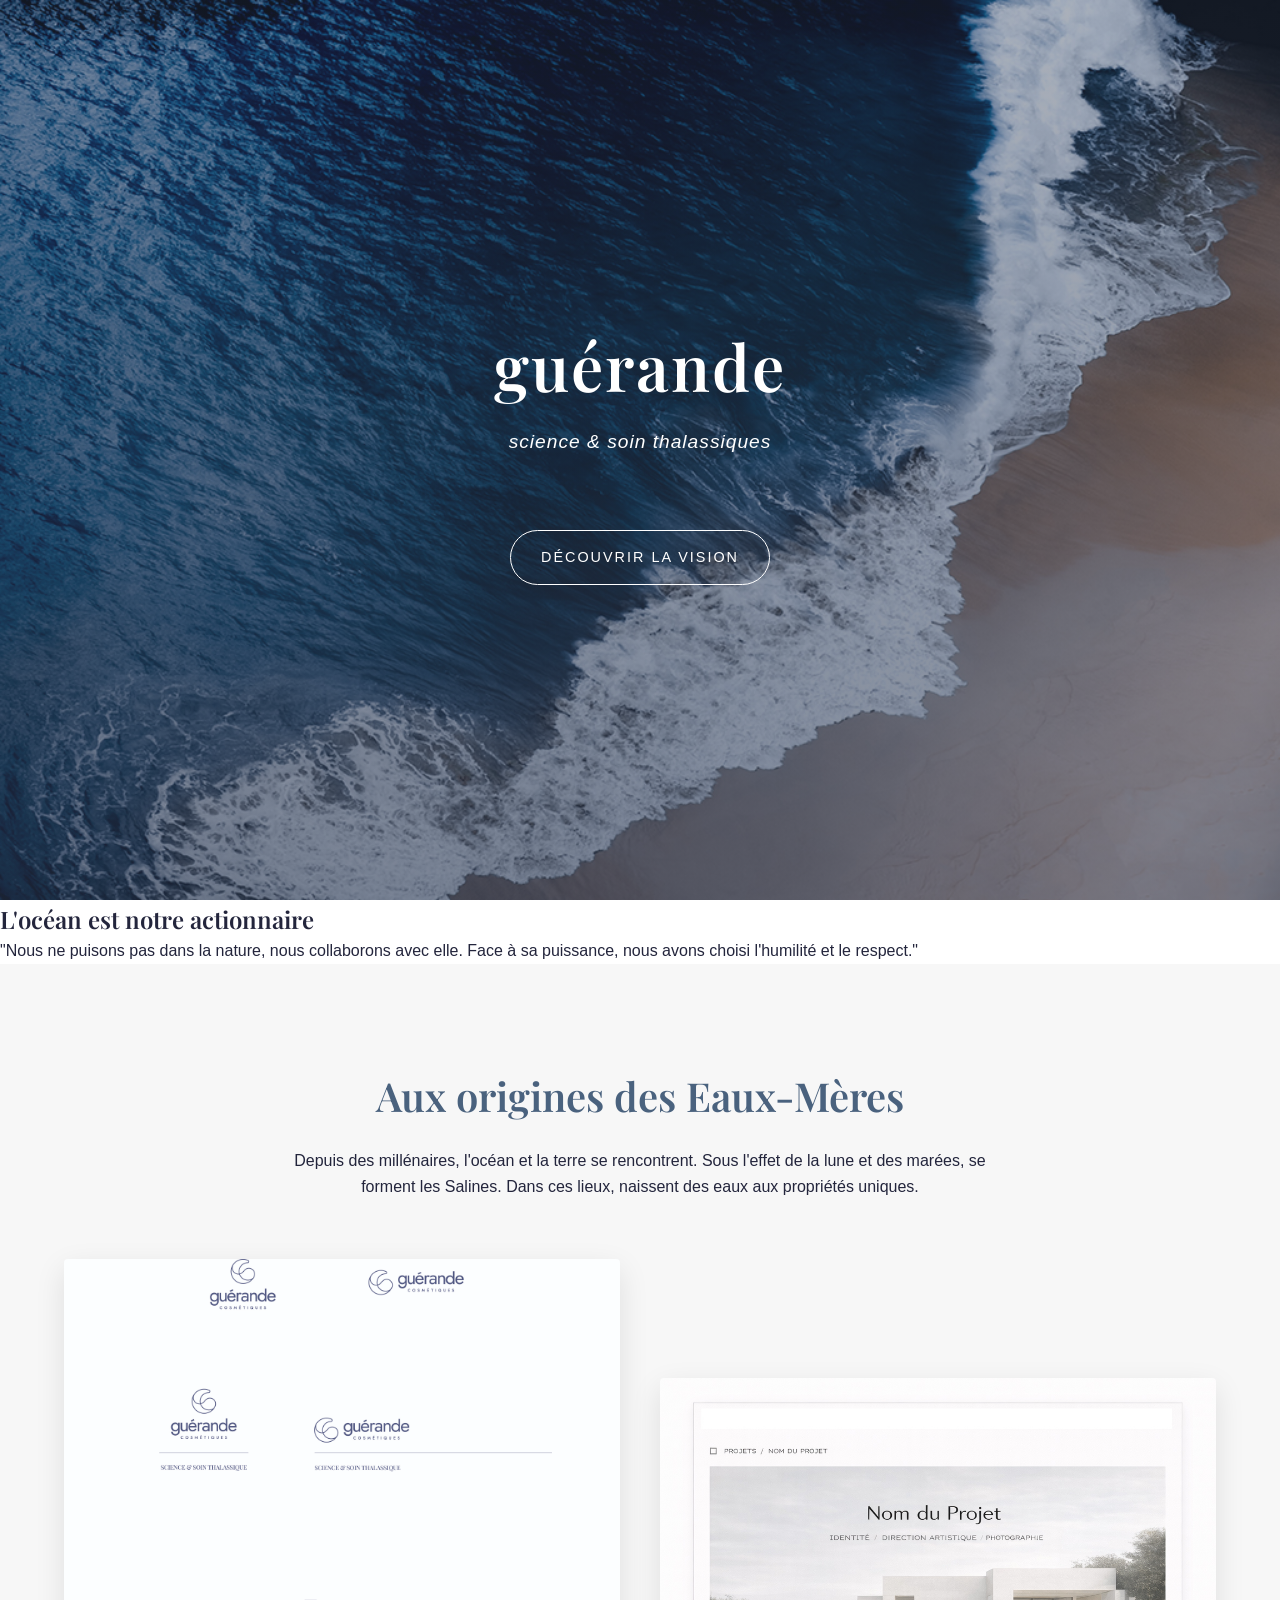
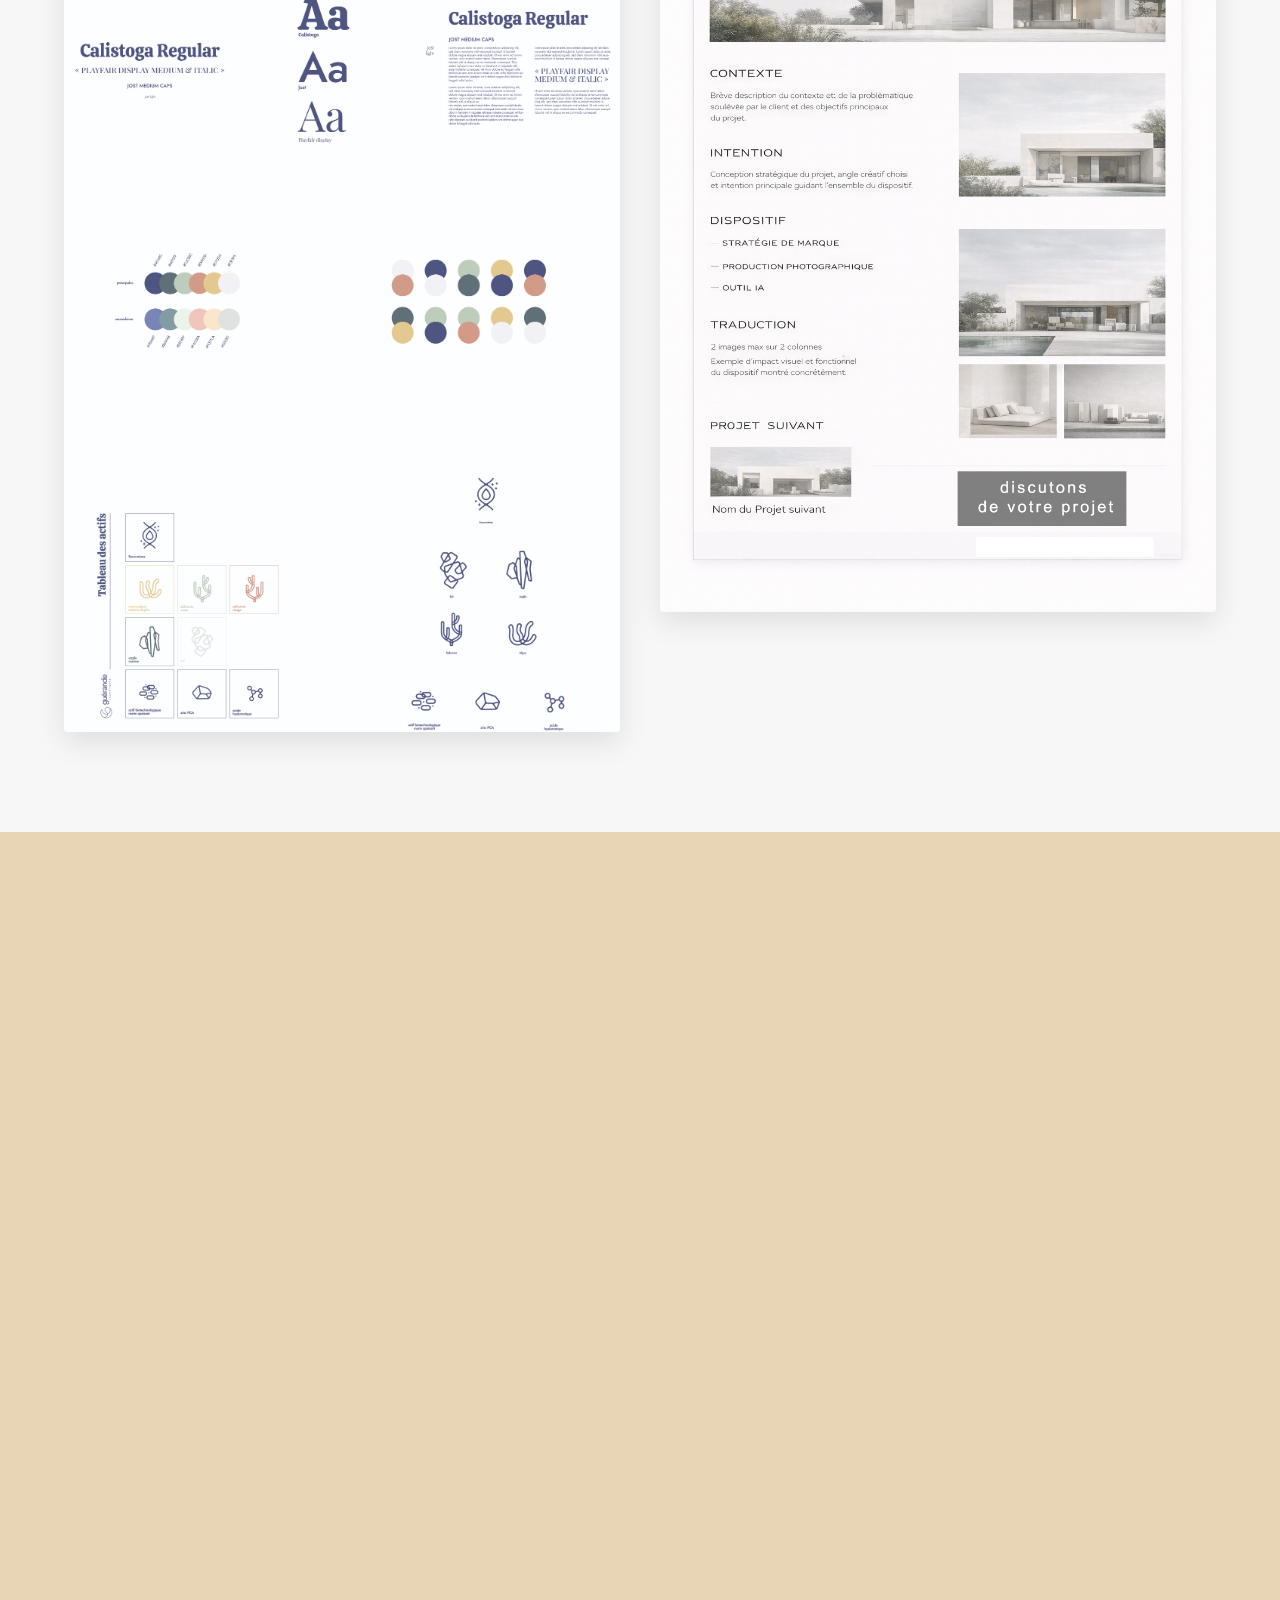
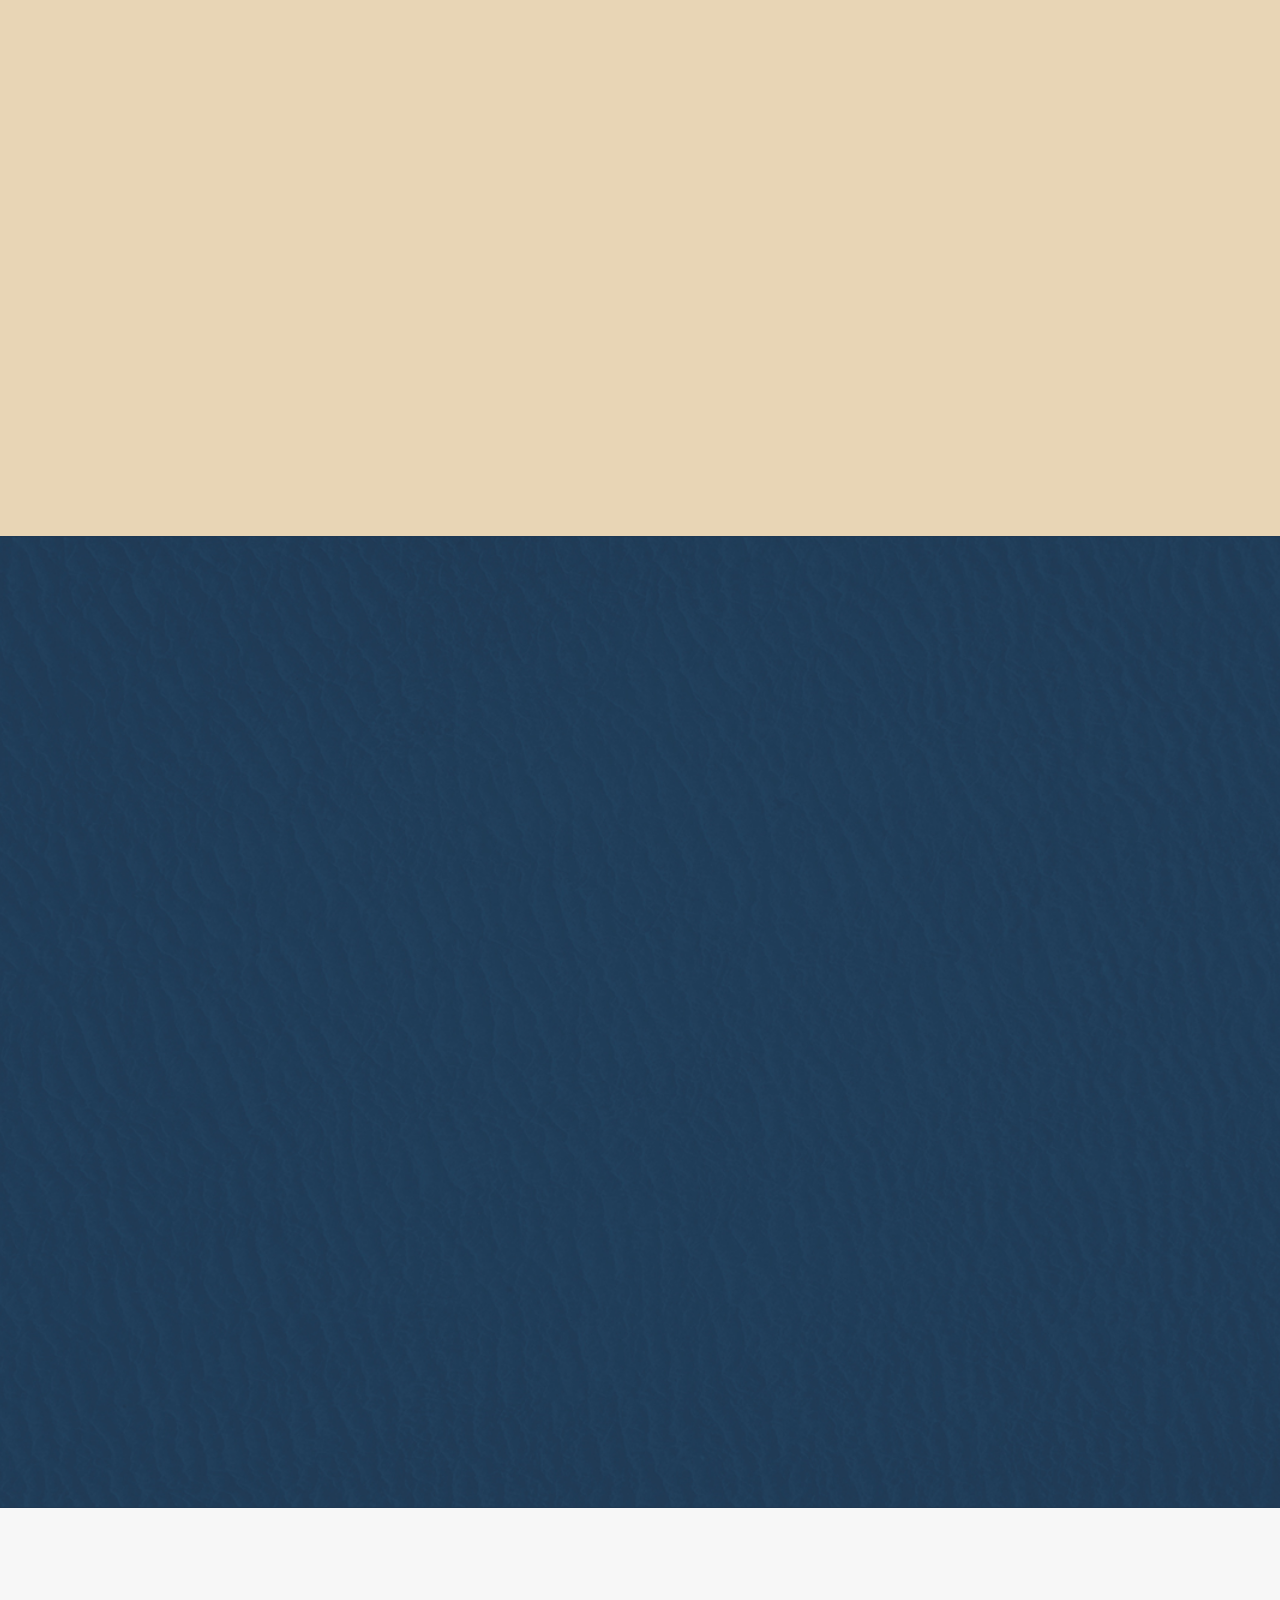
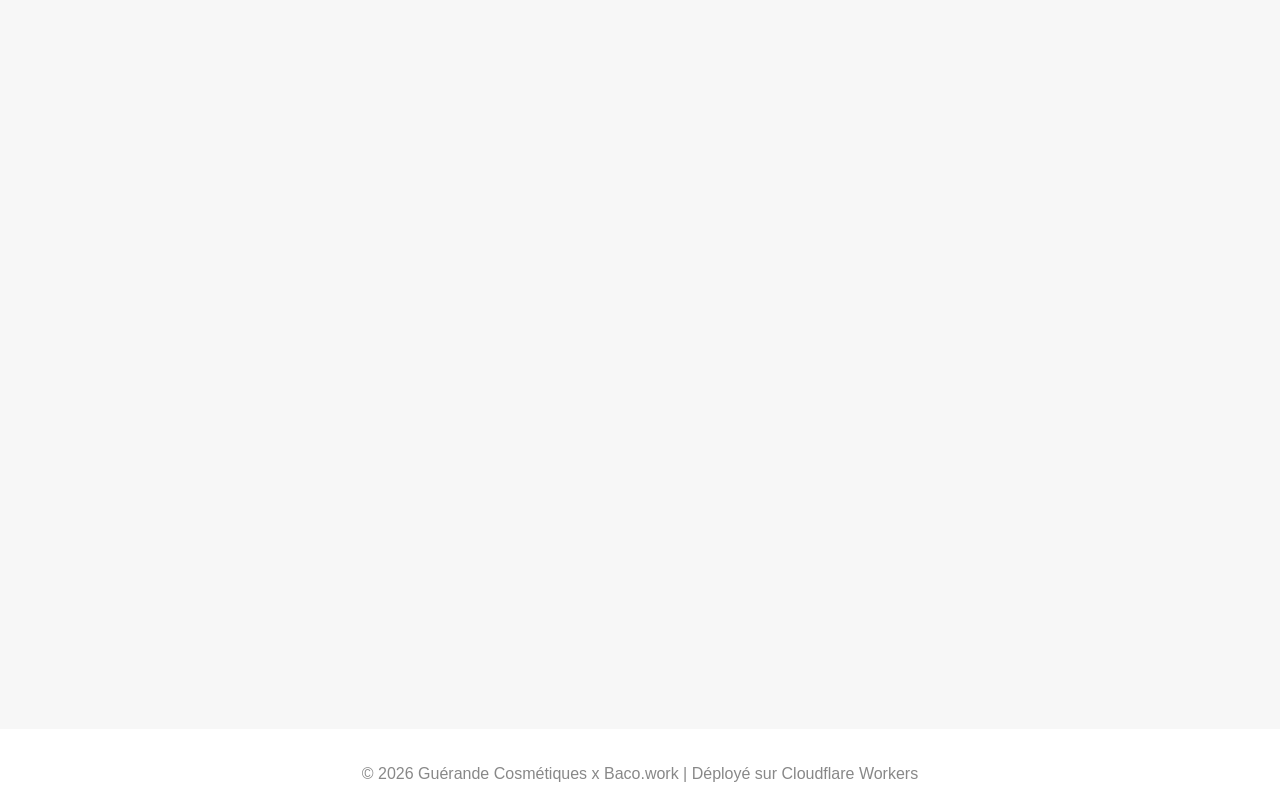
==== public/index.html @ 231a32fc "Déplacement des assets dans public/ pour Cloudflare Workers" ====
<!DOCTYPE html>
<html lang="fr">
<head>
	<meta charset="UTF-8">
	<meta name="viewport" content="width=device-width, initial-scale=1.0">
	<title>Guérande Cosmétiques | Baco.work</title>
	<link rel="preconnect" href="https://fonts.googleapis.com">
	<link rel="preconnect" href="https://fonts.gstatic.com" crossorigin>
	<link href="https://fonts.googleapis.com/css2?family=Inter:wght@300;400;600&family=Playfair+Display:ital,wght@0,400;0,600;1,400&display=swap" rel="stylesheet">
	<link rel="stylesheet" href="/style.css">
</head>
<body>
	<!-- Crème Sensorialité flottante centrale -->
	<img src="media/magnifics_upscale-à-09.39.44.jpg" alt="Crème Sensorialité" class="sensorialite-bg" aria-hidden="true">
	<header id="hero">
		<h1 class="hero-logo fade-in">guérande</h1>
		<p class="hero-tagline fade-in">science & soin thalassiques</p>
		<a href="#manifeste" class="cta-btn fade-in">Découvrir la vision</a>
	</header>
	<section id="manifeste">
		<div class="fade-in">
			<h2>L'océan est notre actionnaire</h2>
			<p>"Nous ne puisons pas dans la nature, nous collaborons avec elle. Face à sa puissance, nous avons choisi l'humilité et le respect."</p>
		</div>
	</section>
	<section id="vision">
		<div class="section-header fade-in">
			<h2>Aux origines des Eaux-Mères</h2>
			<p>Depuis des millénaires, l'océan et la terre se rencontrent. Sous l'effet de la lune et des marées, se forment les Salines. Dans ces lieux, naissent des eaux aux propriétés uniques.</p>
		</div>
		<div class="grid-vision">
			<img src="media/charte-graphique-gurande-comstiques.jpg" alt="Visage naturel, douceur" loading="lazy" class="fade-in" onerror="this.src='media/apres.png'">
			<img src="media/conception-page-projet.jpg" alt="Mains dans le sel, pieds nus" loading="lazy" class="fade-in" onerror="this.src='media/apres.png'">
		</div>
	</section>
	<section id="territoire">
		<div class="section-header fade-in">
			<h2>Les Palettes de la Nature</h2>
			<p>Un voyage chromatique à travers les écosystèmes extrêmes des marais salants, sources de notre inspiration graphique et cosmétique.</p>
		</div>
		<div class="masonry-grid fade-in">
			<div class="masonry-item"><img src="media/2024-06-guande-dp-sans-prix--v2-4.png" alt="Palette aquarelle bleu" loading="lazy" onerror="this.src='media/apres.png'"></div>
			<div class="masonry-item"><img src="media/annonce-presse-2023-n3-imp.jpg" alt="Palette terracotta/rose" loading="lazy" onerror="this.src='media/apres.png'"></div>
			<div class="masonry-item"><img src="media/fond-mer.jpg" alt="Texture fond marin" loading="lazy" onerror="this.src='media/apres.png'"></div>
			<div class="masonry-item"><img src="media/Capture-d’écran-2026-04-08-à-10.49.08.jpg" alt="Texture craquelée" loading="lazy" onerror="this.src='media/apres.png'"></div>
		</div>
	</section>
	<section id="strategie">
		<div class="strat-text fade-in">
			<h2>Du diamant brut au laboratoire</h2>
			<p>Les ressources des salines sont de véritables pépites. Notre laboratoire étudie ces plantes et algues halophytes, qui vivent dans un milieu extrême et développent un système de défense extraordinaire pour protéger la vitalité de votre peau.</p>
		</div>
		<div class="strat-image fade-in">
			<img src="media/525061648-1186177046880981-3078696164036606391-n.jpg" alt="Ingrédients halophytes, recharge" loading="lazy" onerror="this.src='media/apres.png'">
		</div>
	</section>
	<section id="gamme-produits">
		<div class="section-header fade-in">
			<h2>L'Écosystème Produit</h2>
			<p>Conjuguer l'élégance d'un soin premium avec l'authenticité de la terre craquelée et des engagements écologiques forts.</p>
		</div>
		<div class="cards-container fade-in">
			<div class="card">
				<img src="media/491204653-1100138258818194-1669315162402586685-n.jpg" alt="Sérum jeunesse cellulaire" loading="lazy" onerror="this.src='media/apres.png'">
				<h3>Sérum Jeunesse</h3>
				<p>Expertise anti-âge cellulaire.</p>
			</div>
			<div class="card">
				<img src="media/magnifics_upscale-e-recharge.jpg" alt="Eco recharge" loading="lazy" onerror="this.src='media/apres.png'">
				<h3>Éco-responsabilité</h3>
				<p>-94% de plastique par recharge.</p>
			</div>
			<div class="card">
				<img src="media/524893804-1186177053547647-8052822903364409943-n.jpg" alt="Sérum ciblé imperfections" loading="lazy" onerror="this.src='media/apres.png'">
				<h3>Soins Ciblés</h3>
				<p>Formules Cosmos Organic & Vegan.</p>
			</div>
			<div class="card">
				<img src="media/magnifics_upscale-à-09.39.44.jpg" alt="Texture crème" loading="lazy" onerror="this.src='media/apres.png'">
				<h3>Sensorialité</h3>
				<p>L'expérience thalassique sur la peau.</p>
			</div>
		</div>
	</section>
	<footer>
		<p>© 2026 Guérande Cosmétiques x Baco.work | Déployé sur Cloudflare Workers</p>
	</footer>
	<script>
		document.addEventListener("DOMContentLoaded", () => {
			const faders = document.querySelectorAll('.fade-in');
			const appearOptions = {
				threshold: 0.15,
				rootMargin: "0px 0px -50px 0px"
			};
			const appearOnScroll = new IntersectionObserver(function(entries, appearOnScroll) {
				entries.forEach(entry => {
					if (!entry.isIntersecting) return;
					entry.target.classList.add('visible');
					appearOnScroll.unobserve(entry.target);
				});
			}, appearOptions);
			faders.forEach(fader => {
				appearOnScroll.observe(fader);
			});
			// Smooth scroll pour le bouton du header
			document.querySelector('.cta-btn').addEventListener('click', function(e) {
				e.preventDefault();
				document.querySelector(this.getAttribute('href')).scrollIntoView({
					behavior: 'smooth'
				});
			});
		});
	</script>
</body>
</html>
---- style.css ----
/* Palette couleurs Guérande Cosmétiques + Baco.work premium blend */
:root {
  --bleu-ocean: #2B3A55;
  --bleu-eaux-meres: #4A627E;
  --gris-mineral: #7D8A92;
  --vert-celadon: #B5C9BB;
  --terracotta: #D49A89;
  --sable: #E8D5B5;
  --blanc-craie: #F7F7F7;
  --font-titre: 'Playfair Display', serif;
  --font-texte: 'Inter', sans-serif;
}

body {
  margin: 0;
  background: var(--blanc-craie);
  color: var(--bleu-ocean);
  font-family: var(--font-texte);
  line-height: 1.6;
  overflow-x: hidden;
  scroll-behavior: smooth;
}

h1, h2, h3 {
  font-family: var(--font-titre);
  font-weight: 600;
}

a {
  text-decoration: none;
  color: inherit;
}

img {
  max-width: 100%;
  height: auto;
  display: block;
}

/* Smooth fade-in animation */
.fade-in {
  opacity: 0;
  transform: translateY(30px);
  transition: opacity 0.8s cubic-bezier(0.16,1,0.3,1), transform 0.8s cubic-bezier(0.16,1,0.3,1);
}
.fade-in.visible {
  opacity: 1;
  transform: translateY(0);
}

/* Hero Section */
#hero {
  height: 100vh;
  background-image: linear-gradient(rgba(43, 58, 85, 0.4), rgba(43, 58, 85, 0.6)), url('media/iswanto-arif-OJ74pFtrYi0-unsplash.jpg');
  background-size: cover;
  background-position: center;
  display: flex;
  flex-direction: column;
  justify-content: center;
  align-items: center;
  text-align: center;
  color: white;
  padding: 20px;
}
.hero-logo {
  font-family: var(--font-titre);
  font-size: 4rem;
  margin-bottom: 10px;
  letter-spacing: 2px;
}
.hero-tagline {
  font-size: 1.2rem;
  font-style: italic;
  font-weight: 300;
  margin-bottom: 40px;
  letter-spacing: 1px;
}
.cta-btn {
  padding: 15px 30px;
  background-color: transparent;
  border: 1px solid white;
  color: white;
  text-transform: uppercase;
  letter-spacing: 2px;
  font-size: 0.9rem;
  transition: background-color 0.3s, color 0.3s;
  border-radius: 2rem;
  margin-top: 2rem;
}
.cta-btn:hover {
  background-color: white;
  color: var(--bleu-ocean);
}

/* Sensorialité floating cream */
.sensorialite-bg {
  position: fixed;
  left: 50%;
  top: 50%;
  transform: translate(-50%, -50%);
  z-index: 0;
  width: 60vw;
  max-width: 900px;
  opacity: 0.22;
  filter: blur(8px) saturate(1.2);
  pointer-events: none;
  mix-blend-mode: lighten;
}
main, header, section, footer {
  position: relative;
  z-index: 1;
}

/* Vision Section */
#vision {
  padding: 100px 5%;
  background-color: var(--blanc-craie);
}
.section-header {
  text-align: center;
  max-width: 700px;
  margin: 0 auto 60px;
}
.section-header h2 {
  font-size: 2.5rem;
  color: var(--bleu-eaux-meres);
  margin-bottom: 20px;
}
.grid-vision {
  display: grid;
  grid-template-columns: 1fr 1fr;
  gap: 40px;
  align-items: center;
}
.grid-vision img {
  border-radius: 4px;
  box-shadow: 0 10px 30px rgba(0,0,0,0.1);
}

/* Territoire Section */
#territoire {
  padding: 100px 5%;
  background-color: var(--sable);
}
.masonry-grid {
  display: grid;
  grid-template-columns: repeat(auto-fit, minmax(300px, 1fr));
  gap: 20px;
}
.masonry-item {
  overflow: hidden;
  position: relative;
  border-radius: 4px;
}
.masonry-item img {
  width: 100%;
  height: 100%;
  object-fit: cover;
  transition: transform 0.5s cubic-bezier(0.16,1,0.3,1);
}
.masonry-item:hover img {
  transform: scale(1.05);
}

/* Stratégie Section */
#strategie {
  padding: 100px 5%;
  display: flex;
  flex-wrap: wrap;
  gap: 50px;
  align-items: center;
  background: url('media/fond-mer.jpg') center/cover;
  color: white;
}
.strat-text {
  flex: 1;
  min-width: 300px;
}
.strat-text h2 {
  font-size: 2.5rem;
  margin-bottom: 20px;
}
.strat-image {
  flex: 1;
  min-width: 300px;
}

/* Gamme Produits Section */
#gamme-produits {
  padding: 100px 5%;
  background-color: var(--blanc-craie);
}
.cards-container {
  display: grid;
  grid-template-columns: repeat(auto-fit, minmax(250px, 1fr));
  gap: 30px;
  margin-top: 50px;
}
.card {
  background: white;
  padding: 30px;
  text-align: center;
  box-shadow: 0 5px 20px rgba(0,0,0,0.05);
  border-bottom: 4px solid var(--vert-celadon);
  transition: transform 0.3s cubic-bezier(0.16,1,0.3,1);
}
.card:hover {
  transform: translateY(-10px);
}
.card img {
  height: 250px;
  object-fit: contain;
  margin: 0 auto 20px;
}
.card h3 {
  font-family: var(--font-texte);
  font-size: 1.2rem;
  margin-bottom: 10px;
  color: var(--bleu-eaux-meres);
}

footer {
  background-color: var(--bleu-ocean);
  color: white;
  text-align: center;
  padding: 40px 20px;
}

@media (max-width: 768px) {
  .grid-vision {
    grid-template-columns: 1fr;
  }
  .hero-logo {
    font-size: 3rem;
  }
  #manifeste h2 {
    font-size: 2.5rem;
  }
  #strategie {
    flex-direction: column;
    gap: 20px;
  }
}
/* Removed duplicate and conflicting blocks, cleaned up merge markers. All sections are now unified and smooth. */
.moodboard-grid {
  display: grid;
  grid-template-columns: repeat(6, 1fr);
  gap: 1rem;
  margin-bottom: 2rem;
}
.moodboard-item {
  height: 120px;
  border-radius: 1rem;
  background-size: cover;
  background-position: center;
}
.palette {
  display: flex;
  justify-content: center;
  gap: 1.5rem;
  margin-bottom: 1.5rem;
}
.color {
  width: 48px;
  height: 48px;
  border-radius: 50%;
  border: 2px solid #eee;
}
.bleu { background: var(--bleu-eaux-meres); }
.gris { background: var(--gris-mineral); }
.vert { background: var(--vert-celadon); }
.terra { background: var(--terracotta); }
.sable { background: var(--sable); }

.produits-section {
  padding: 5rem 2rem 3rem 2rem;
  background: var(--sable);
}
.produits-section h2 {
  text-align: center;
  font-size: 2.2rem;
  margin-bottom: 2.5rem;
}
.produits-carousel {
  display: flex;
  gap: 2rem;
  overflow-x: auto;
  padding-bottom: 1rem;
  scroll-snap-type: x mandatory;
}
.produit-card {
  min-width: 260px;
  background: #fff;
  border-radius: 1.2rem;
  box-shadow: 0 2px 12px rgba(0,0,0,0.07);
  padding: 2rem 1.2rem;
  text-align: center;
  scroll-snap-align: start;
  flex: 0 0 auto;
}
.produit-card img {
  width: 120px;
  height: 120px;
  object-fit: contain;
  margin-bottom: 1.2rem;
}
.produit-card h3 {
  font-size: 1.1rem;
  margin-bottom: 0.7rem;
}
.produit-card p {
  font-size: 1rem;
  color: var(--bleu-eaux-meres);
}

footer {
  text-align: center;
  padding: 2rem 0 1rem 0;
  background: #fff;
  color: #888;
  font-size: 1rem;
}

@media (max-width: 900px) {
  .vision-gallery {
    grid-template-columns: repeat(2, 1fr);
  }
  .moodboard-grid {
    grid-template-columns: repeat(3, 1fr);
  }
  .strategie-section {
    flex-direction: column;
  }
}
@media (max-width: 600px) {
  .vision-section, .design-system-section, .produits-section {
    padding: 3rem 0.5rem 2rem 0.5rem;
  }
  .strategie-text {
    padding: 1.5rem;
  }
  .produits-carousel {
    gap: 1rem;
  }
  .produit-card {
    min-width: 180px;
    padding: 1rem 0.5rem;
  }
}
/* --- VARIABLES & CHARTE GRAPHIQUE --- */
:root {
	/* Couleurs déduites de la charte */
	--primary-blue: #2B468B;
	--light-blue: #7BA4D9;
	--green: #85B09A;
	--beige: #E8D5B5;
	--text-dark: #333333;
	--bg-light: #FAFAFA;
	--grey-cta: #7D7D7D;

	/* Typographies */
	--font-heading: 'Calistoga', serif;
	--font-sub: 'Playfair Display', serif;
	--font-body: 'Jost', sans-serif;
}

* {
	margin: 0;
	padding: 0;
	box-sizing: border-box;
}

body {
	font-family: var(--font-body);
	background-color: var(--bg-light);
	color: var(--text-dark);
	line-height: 1.6;
	padding: 2rem 4rem;
}

/* --- FIL D'ARIANE --- */
.breadcrumb {
	font-family: var(--font-body);
	text-transform: uppercase;
	font-size: 0.8rem;
	letter-spacing: 1px;
	margin-bottom: 2rem;
	color: var(--text-dark);
}

/* --- HERO SECTION --- */
.hero-section {
	position: relative;
	width: 100%;
	height: 60vh;
	background-color: #EAEAEA; /* Gris en attendant l'image */
	display: flex;
	align-items: center;
	justify-content: center;
	text-align: center;
	margin-bottom: 4rem;
	overflow: hidden;
}

.hero-bg {
	position: absolute;
	top: 0;
	left: 0;
	width: 100%;
	height: 100%;
	object-fit: cover;
	z-index: 1;
	opacity: 0.7; /* Pour laisser lire le texte */
}

.hero-content {
	position: relative;
	z-index: 2;
	color: var(--primary-blue);
}

.logo-title {
	font-family: var(--font-heading);
	font-size: 4rem;
	margin-bottom: -10px;
}

.logo-subtitle {
	font-family: var(--font-body);
	font-weight: 500;
	letter-spacing: 4px;
	font-size: 1rem;
	margin-bottom: 1rem;
}

.baseline {
	font-family: var(--font-sub);
	font-style: italic;
	font-size: 1.5rem;
	margin-bottom: 1rem;
}

.tags {
	font-family: var(--font-body);
	font-size: 0.8rem;
	letter-spacing: 2px;
	text-transform: uppercase;
}

/* --- CONTENU PRINCIPAL (2 Colonnes) --- */
.project-details {
	display: grid;
	grid-template-columns: 1fr 1fr;
	gap: 4rem;
	margin-bottom: 4rem;
}

.text-block {
	margin-bottom: 3rem;
}

.text-block h3, .impact-section h3, .next-project h3 {
	font-family: var(--font-body);
	font-size: 1.2rem;
	font-weight: 500;
	letter-spacing: 2px;
	margin-bottom: 1rem;
	text-transform: uppercase;
}

.text-block p {
	font-family: var(--font-body);
	font-size: 1rem;
	color: var(--text-dark);
	font-weight: 300;
}

.dispositif-list {
	list-style: none;
	font-weight: 300;
}

.dispositif-list li {
	margin-bottom: 0.5rem;
	text-transform: uppercase;
	font-size: 0.9rem;
	letter-spacing: 1px;
}

/* --- IMAGES COLONNE DROITE --- */
.images-right {
	display: flex;
	flex-direction: column;
	gap: 2rem;
}

.images-right img {
	width: 100%;
	height: auto;
	object-fit: cover;
	background-color: #EAEAEA;
	min-height: 250px;
}

/* --- ZOOM & GALERIE --- */
.zoom-section {
	margin-bottom: 4rem;
}

.zoom-grid {
	display: grid;
	grid-template-columns: repeat(3, 1fr);
	gap: 2rem;
	margin-top: 2rem;
	margin-bottom: 3rem;
}

.zoom-grid h4 {
	font-family: var(--font-heading);
	color: var(--primary-blue);
	font-size: 1.2rem;
}

.gallery-grid {
	display: grid;
	grid-template-columns: 1fr 1fr;
	gap: 2rem;
}

.gallery-grid img {
	width: 100%;
	height: auto;
	background-color: #EAEAEA;
	min-height: 200px;
}

/* --- IMPACT --- */
.impact-section {
	text-align: center;
	margin: 4rem 0;
	padding: 3rem;
	background-color: var(--primary-blue);
	color: white;
}

.impact-section h3 {
	color: white;
}

.impact-section p {
	font-family: var(--font-sub);
	font-style: italic;
	font-size: 1.5rem;
	max-width: 800px;
	margin: 0 auto;
}

/* --- FOOTER & CTA --- */
.footer-cta {
	display: grid;
	grid-template-columns: 1fr 1fr;
	gap: 4rem;
	align-items: end;
}

.next-project-card img {
	width: 100%;
	height: 200px;
	object-fit: cover;
	background-color: #EAEAEA;
	margin-bottom: 1rem;
}

.cta-box {
	display: flex;
	justify-content: flex-end;
}

.cta-button {
	background-color: var(--grey-cta);
	color: white;
	padding: 2rem 3rem;
	text-decoration: none;
	font-family: var(--font-body);
	font-size: 1.5rem;
	text-transform: lowercase;
	display: inline-block;
	transition: background-color 0.3s ease;
}

.cta-button:hover {
	background-color: var(--primary-blue);
}

/* --- RESPONSIVE DESIGN --- */
@media (max-width: 768px) {
	.project-details, .footer-cta, .zoom-grid, .gallery-grid {
		grid-template-columns: 1fr;
	}
	body {
		padding: 1rem;
	}
}
body {margin:0;padding:0;font-family:'Jost',Arial,sans-serif;background:#fff;color:#23253c;}
.breadcrumb{padding:1.5rem 2rem 0 2rem;font-size:1rem;color:#888;}
.hero-section{display:flex;flex-wrap:wrap;align-items:center;justify-content:center;padding:2rem 0 0 0;gap:2rem;}
.hero-image-container{flex:1 1 350px;min-width:300px;max-width:600px;}
.hero-bg{width:100%;border-radius:16px;box-shadow:0 4px 32px #0001;}
.hero-content{flex:1 1 300px;min-width:260px;max-width:400px;display:flex;flex-direction:column;align-items:flex-start;gap:0.5rem;}
.logo-title{font-family:'Calistoga',serif;font-size:2.5rem;margin:0;letter-spacing:0.04em;}
.logo-subtitle{font-family:'Jost',sans-serif;font-size:1.1rem;letter-spacing:0.2em;margin:0 0 0.5rem 0;}
.baseline{font-family:'Playfair Display',serif;font-size:1.2rem;font-style:italic;margin:0 0 0.5rem 0;}
.tags{font-size:0.95rem;color:#6c6e8c;margin-bottom:1rem;}
.project-details{display:flex;flex-wrap:wrap;gap:2rem;max-width:1100px;margin:2rem auto;}
.content-left{flex:2 1 350px;min-width:260px;}
.text-block{margin-bottom:2rem;}
.text-block h3{font-size:1.1rem;font-weight:600;margin-bottom:0.5rem;letter-spacing:0.02em;}
.dispositif-list{margin:0.5rem 0 0 1.5rem;}
.images-right{flex:1 1 220px;display:flex;flex-direction:column;gap:1.5rem;min-width:180px;}
.images-right img{width:100%;border-radius:10px;box-shadow:0 2px 12px #0001;}
.zoom-section{background:#f7f8fa;padding:2rem 0;margin:2rem 0;}
.zoom-text{max-width:900px;margin:0 auto 2rem auto;}
.zoom-text h3{font-size:1.1rem;font-weight:600;margin-bottom:1rem;}
.zoom-grid{display:flex;gap:2rem;flex-wrap:wrap;}
.zoom-grid>div{flex:1 1 200px;min-width:180px;}
.zoom-grid h4{margin:0 0 0.3rem 0;font-size:1rem;}
.gallery-grid{display:flex;gap:1.5rem;justify-content:center;flex-wrap:wrap;max-width:900px;margin:0 auto;}
.gallery-grid img{width:200px;max-width:100%;border-radius:10px;box-shadow:0 2px 12px #0001;}
.impact-section{max-width:900px;margin:2rem auto;padding:2rem 0;}
.impact-section h3{font-size:1.1rem;font-weight:600;margin-bottom:1rem;}
.footer-cta{display:flex;flex-wrap:wrap;justify-content:space-between;align-items:center;gap:2rem;background:#f7f8fa;padding:2rem 0;max-width:1100px;margin:2rem auto 0 auto;border-radius:0 0 16px 16px;}
.next-project{flex:1 1 300px;}
.next-project-card{display:flex;align-items:center;gap:1rem;}
.next-project-card img{width:80px;border-radius:6px;}
.cta-box{flex:1 1 200px;display:flex;justify-content:flex-end;}
.cta-button{display:inline-block;background:#23253c;color:#fff;text-decoration:none;padding:1.2rem 2.5rem;border-radius:6px;font-size:1.1rem;font-weight:600;letter-spacing:0.04em;transition:background 0.2s;}
.cta-button:hover{background:#6c6e8c;}
@media(max-width:900px){.project-details,.footer-cta{flex-direction:column;align-items:stretch;}.hero-section{flex-direction:column;}}
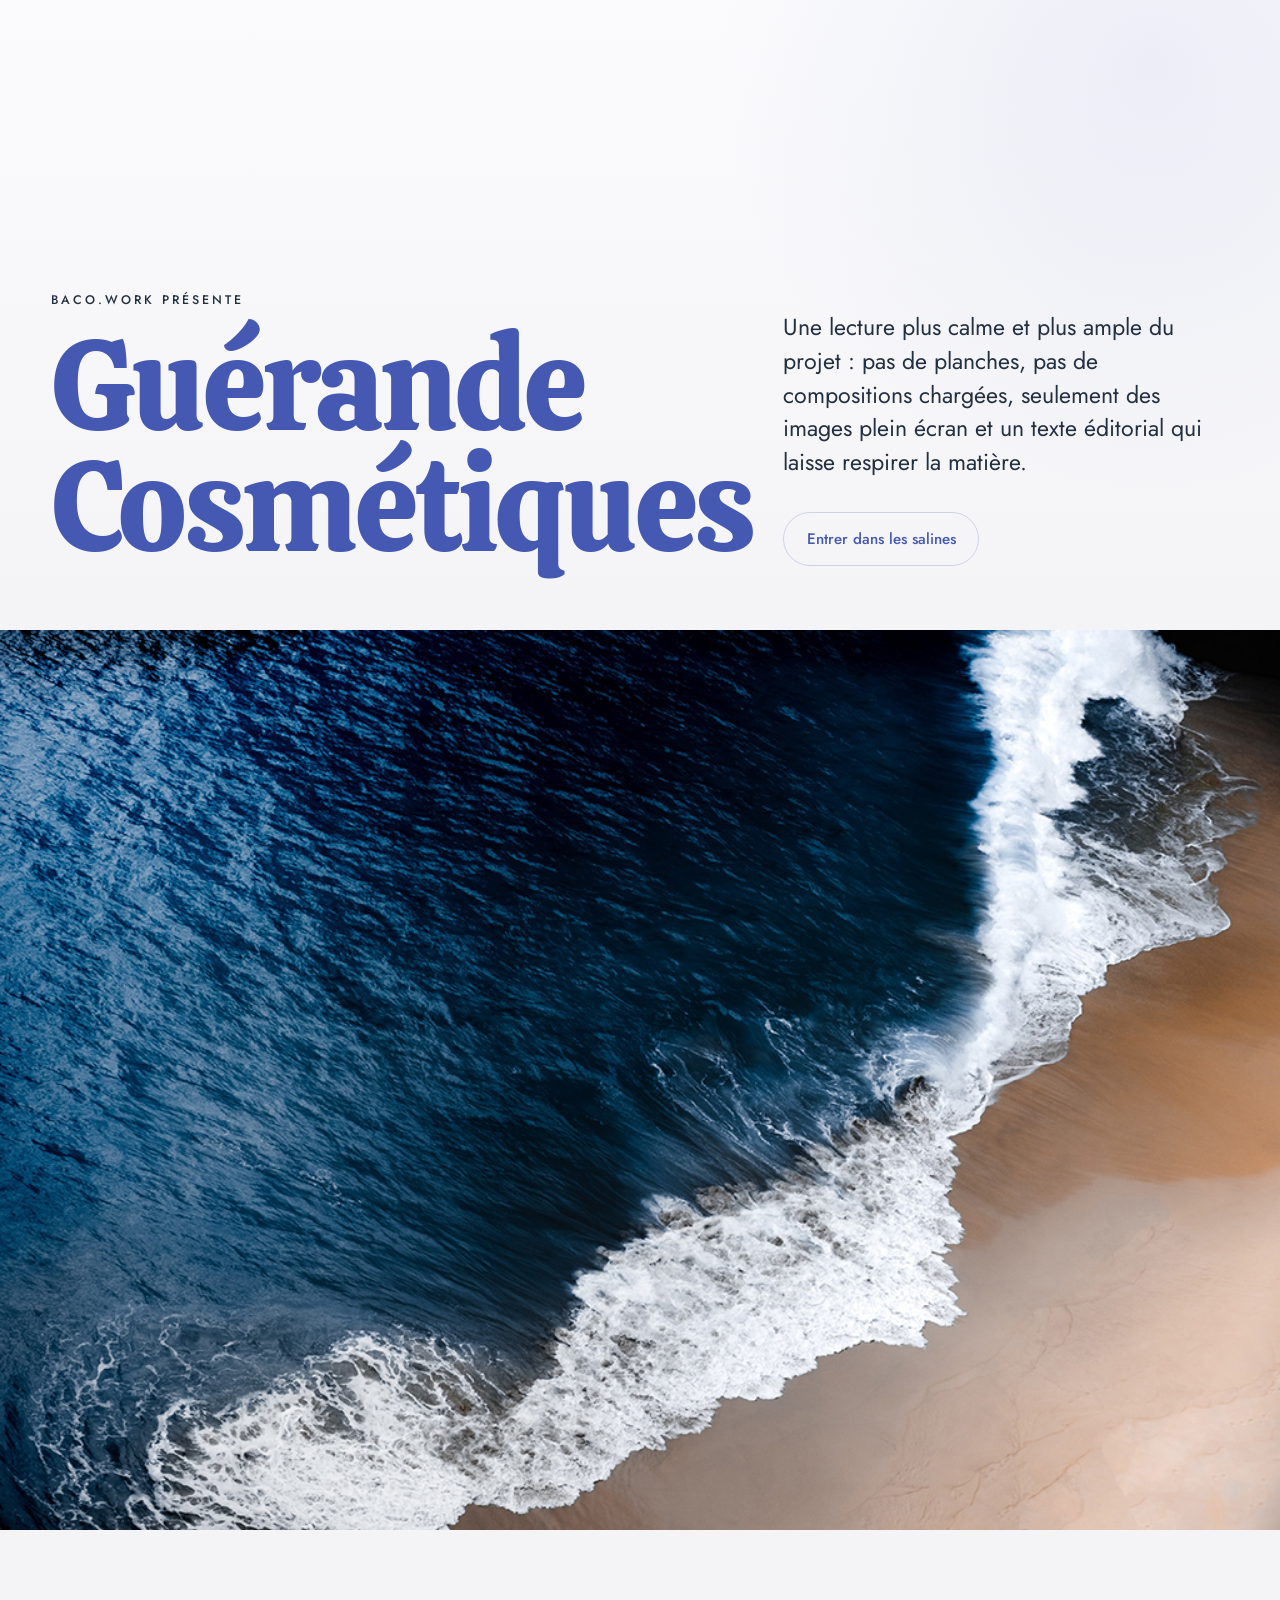
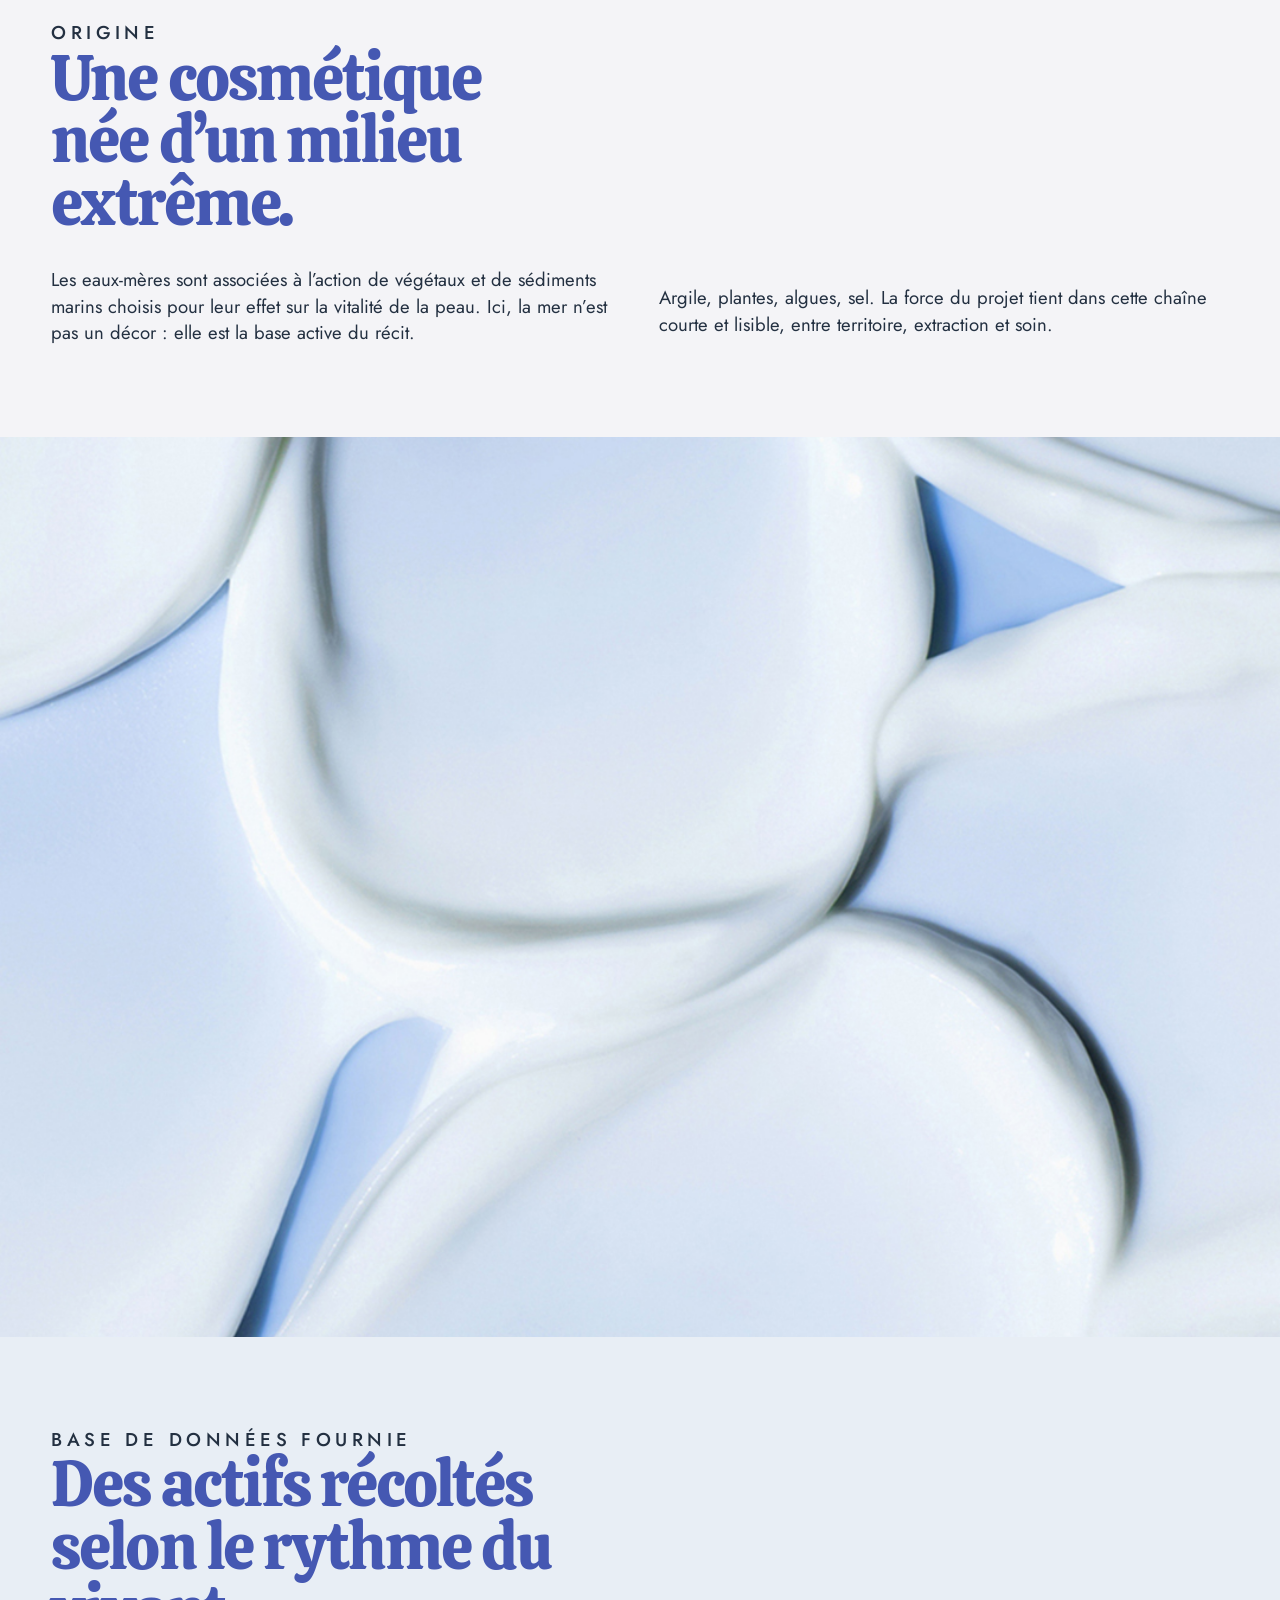
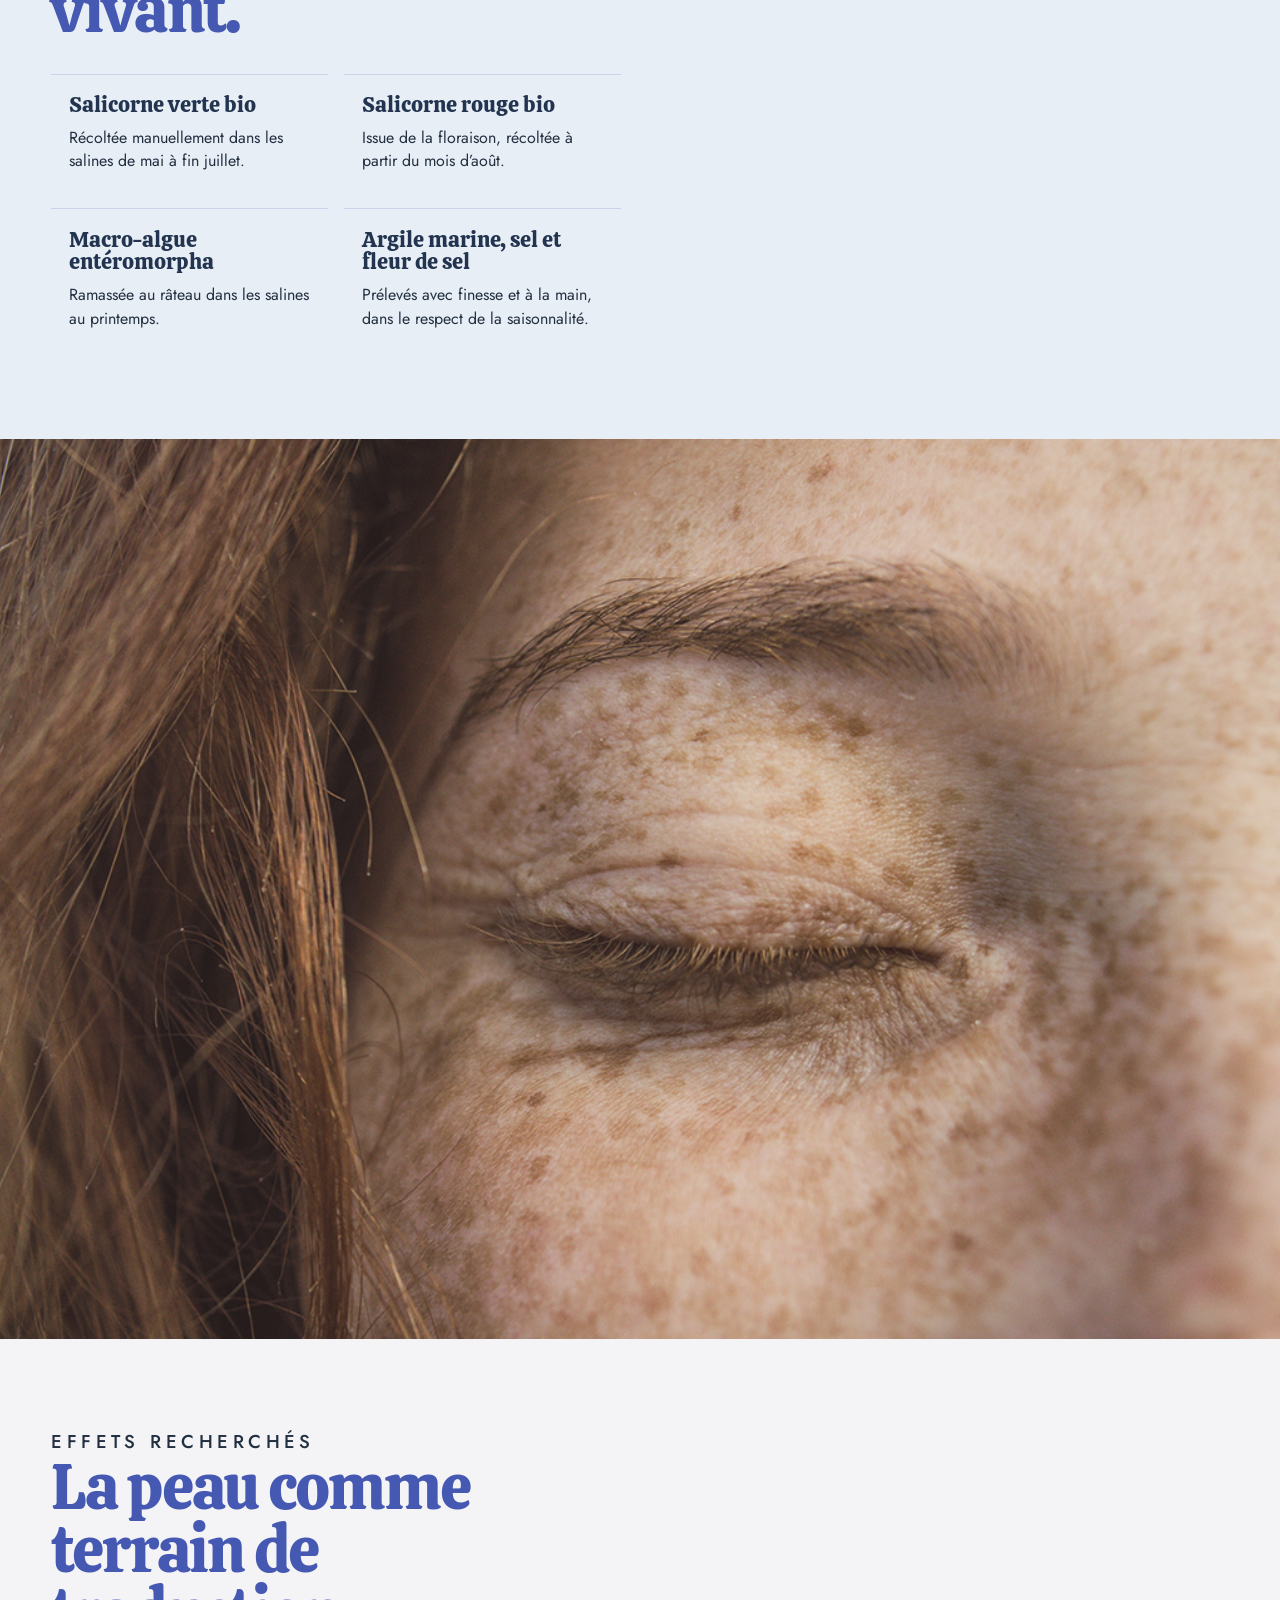
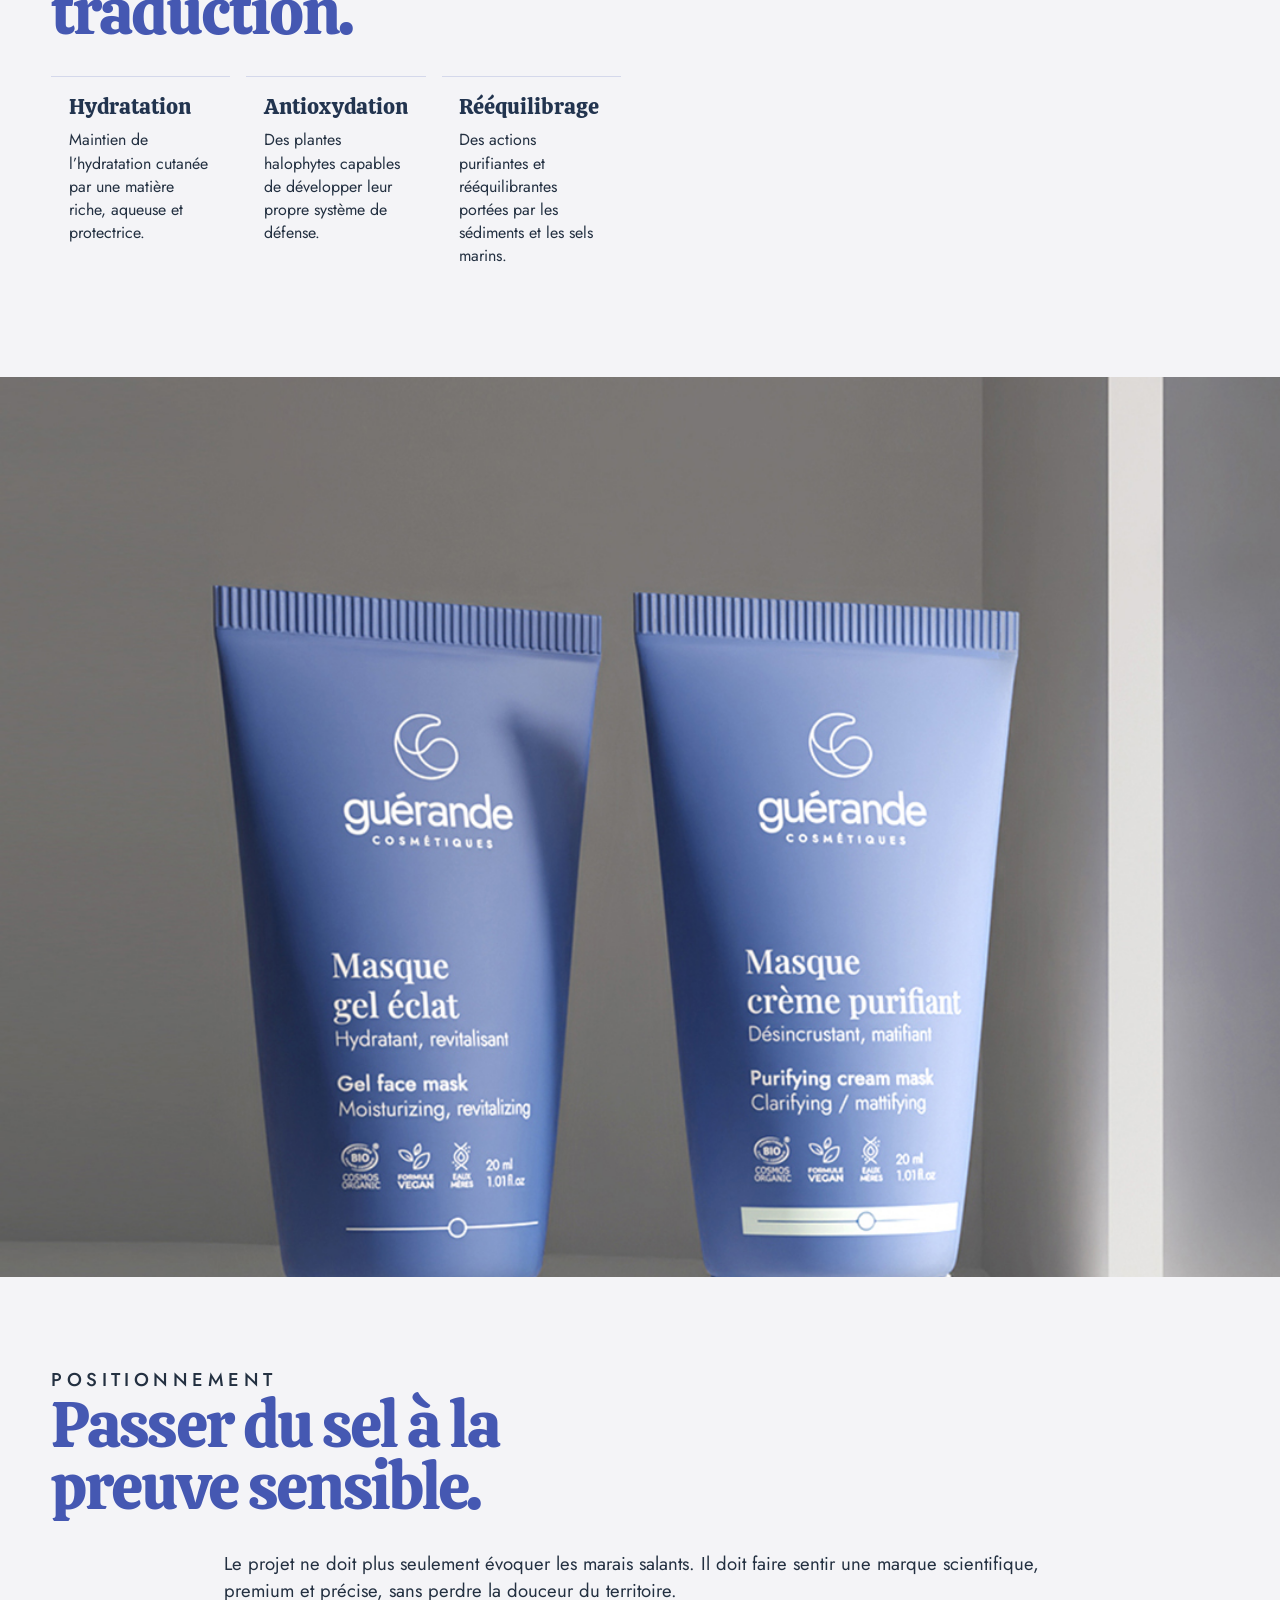
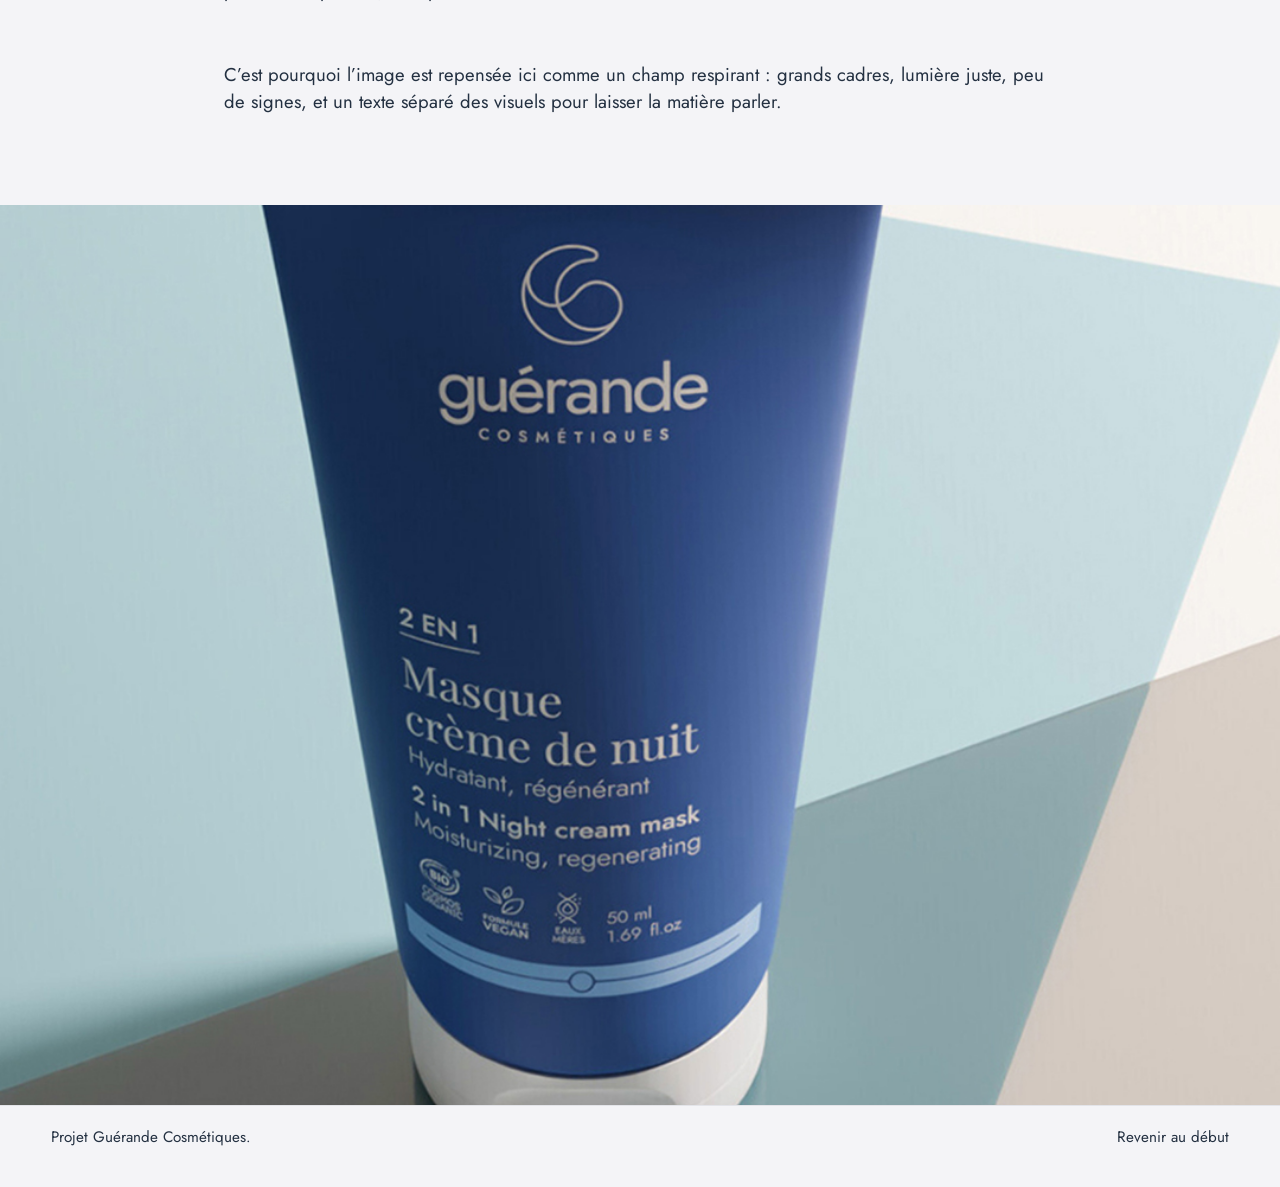
==== commit 84de8149: "Merge remote history and publish Guerande redesign" ====
--- a/public/index.html
+++ b/public/index.html
@@ -1,116 +1,170 @@
-
 <!DOCTYPE html>
 <html lang="fr">
 <head>
-	<meta charset="UTF-8">
-	<meta name="viewport" content="width=device-width, initial-scale=1.0">
-	<title>Guérande Cosmétiques | Baco.work</title>
-	<link rel="preconnect" href="https://fonts.googleapis.com">
-	<link rel="preconnect" href="https://fonts.gstatic.com" crossorigin>
-	<link href="https://fonts.googleapis.com/css2?family=Inter:wght@300;400;600&family=Playfair+Display:ital,wght@0,400;0,600;1,400&display=swap" rel="stylesheet">
-	<link rel="stylesheet" href="/style.css">
+    <meta charset="UTF-8">
+    <meta name="viewport" content="width=device-width, initial-scale=1.0">
+    <title>Guérande Cosmétiques | Baco.work</title>
+    <meta
+        name="description"
+        content="Guérande Cosmétiques, entre eaux-mères, actifs marins et matière sensible. Une lecture éditoriale sobre, photographique et plein cadre."
+    >
+    <link rel="preconnect" href="https://fonts.googleapis.com">
+    <link rel="preconnect" href="https://fonts.gstatic.com" crossorigin>
+    <link href="https://fonts.googleapis.com/css2?family=Calistoga&family=Jost:wght@300;400;500;600&display=swap" rel="stylesheet">
+    <link rel="stylesheet" href="/style.css">
 </head>
 <body>
-	<!-- Crème Sensorialité flottante centrale -->
-	<img src="media/magnifics_upscale-à-09.39.44.jpg" alt="Crème Sensorialité" class="sensorialite-bg" aria-hidden="true">
-	<header id="hero">
-		<h1 class="hero-logo fade-in">guérande</h1>
-		<p class="hero-tagline fade-in">science & soin thalassiques</p>
-		<a href="#manifeste" class="cta-btn fade-in">Découvrir la vision</a>
-	</header>
-	<section id="manifeste">
-		<div class="fade-in">
-			<h2>L'océan est notre actionnaire</h2>
-			<p>"Nous ne puisons pas dans la nature, nous collaborons avec elle. Face à sa puissance, nous avons choisi l'humilité et le respect."</p>
-		</div>
-	</section>
-	<section id="vision">
-		<div class="section-header fade-in">
-			<h2>Aux origines des Eaux-Mères</h2>
-			<p>Depuis des millénaires, l'océan et la terre se rencontrent. Sous l'effet de la lune et des marées, se forment les Salines. Dans ces lieux, naissent des eaux aux propriétés uniques.</p>
-		</div>
-		<div class="grid-vision">
-			<img src="media/charte-graphique-gurande-comstiques.jpg" alt="Visage naturel, douceur" loading="lazy" class="fade-in" onerror="this.src='media/apres.png'">
-			<img src="media/conception-page-projet.jpg" alt="Mains dans le sel, pieds nus" loading="lazy" class="fade-in" onerror="this.src='media/apres.png'">
-		</div>
-	</section>
-	<section id="territoire">
-		<div class="section-header fade-in">
-			<h2>Les Palettes de la Nature</h2>
-			<p>Un voyage chromatique à travers les écosystèmes extrêmes des marais salants, sources de notre inspiration graphique et cosmétique.</p>
-		</div>
-		<div class="masonry-grid fade-in">
-			<div class="masonry-item"><img src="media/2024-06-guande-dp-sans-prix--v2-4.png" alt="Palette aquarelle bleu" loading="lazy" onerror="this.src='media/apres.png'"></div>
-			<div class="masonry-item"><img src="media/annonce-presse-2023-n3-imp.jpg" alt="Palette terracotta/rose" loading="lazy" onerror="this.src='media/apres.png'"></div>
-			<div class="masonry-item"><img src="media/fond-mer.jpg" alt="Texture fond marin" loading="lazy" onerror="this.src='media/apres.png'"></div>
-			<div class="masonry-item"><img src="media/Capture-d’écran-2026-04-08-à-10.49.08.jpg" alt="Texture craquelée" loading="lazy" onerror="this.src='media/apres.png'"></div>
-		</div>
-	</section>
-	<section id="strategie">
-		<div class="strat-text fade-in">
-			<h2>Du diamant brut au laboratoire</h2>
-			<p>Les ressources des salines sont de véritables pépites. Notre laboratoire étudie ces plantes et algues halophytes, qui vivent dans un milieu extrême et développent un système de défense extraordinaire pour protéger la vitalité de votre peau.</p>
-		</div>
-		<div class="strat-image fade-in">
-			<img src="media/525061648-1186177046880981-3078696164036606391-n.jpg" alt="Ingrédients halophytes, recharge" loading="lazy" onerror="this.src='media/apres.png'">
-		</div>
-	</section>
-	<section id="gamme-produits">
-		<div class="section-header fade-in">
-			<h2>L'Écosystème Produit</h2>
-			<p>Conjuguer l'élégance d'un soin premium avec l'authenticité de la terre craquelée et des engagements écologiques forts.</p>
-		</div>
-		<div class="cards-container fade-in">
-			<div class="card">
-				<img src="media/491204653-1100138258818194-1669315162402586685-n.jpg" alt="Sérum jeunesse cellulaire" loading="lazy" onerror="this.src='media/apres.png'">
-				<h3>Sérum Jeunesse</h3>
-				<p>Expertise anti-âge cellulaire.</p>
-			</div>
-			<div class="card">
-				<img src="media/magnifics_upscale-e-recharge.jpg" alt="Eco recharge" loading="lazy" onerror="this.src='media/apres.png'">
-				<h3>Éco-responsabilité</h3>
-				<p>-94% de plastique par recharge.</p>
-			</div>
-			<div class="card">
-				<img src="media/524893804-1186177053547647-8052822903364409943-n.jpg" alt="Sérum ciblé imperfections" loading="lazy" onerror="this.src='media/apres.png'">
-				<h3>Soins Ciblés</h3>
-				<p>Formules Cosmos Organic & Vegan.</p>
-			</div>
-			<div class="card">
-				<img src="media/magnifics_upscale-à-09.39.44.jpg" alt="Texture crème" loading="lazy" onerror="this.src='media/apres.png'">
-				<h3>Sensorialité</h3>
-				<p>L'expérience thalassique sur la peau.</p>
-			</div>
-		</div>
-	</section>
-	<footer>
-		<p>© 2026 Guérande Cosmétiques x Baco.work | Déployé sur Cloudflare Workers</p>
-	</footer>
-	<script>
-		document.addEventListener("DOMContentLoaded", () => {
-			const faders = document.querySelectorAll('.fade-in');
-			const appearOptions = {
-				threshold: 0.15,
-				rootMargin: "0px 0px -50px 0px"
-			};
-			const appearOnScroll = new IntersectionObserver(function(entries, appearOnScroll) {
-				entries.forEach(entry => {
-					if (!entry.isIntersecting) return;
-					entry.target.classList.add('visible');
-					appearOnScroll.unobserve(entry.target);
-				});
-			}, appearOptions);
-			faders.forEach(fader => {
-				appearOnScroll.observe(fader);
-			});
-			// Smooth scroll pour le bouton du header
-			document.querySelector('.cta-btn').addEventListener('click', function(e) {
-				e.preventDefault();
-				document.querySelector(this.getAttribute('href')).scrollIntoView({
-					behavior: 'smooth'
-				});
-			});
-		});
-	</script>
+    <header class="masthead" id="top">
+        <div class="masthead__grid">
+            <div>
+                <p class="eyebrow">Baco.work présente</p>
+                <h1>Guérande Cosmétiques</h1>
+            </div>
+            <div class="masthead__copy">
+                <p>
+                    Une lecture plus calme et plus ample du projet&nbsp;: pas de
+                    planches, pas de compositions chargées, seulement des images
+                    plein écran et un texte éditorial qui laisse respirer la matière.
+                </p>
+                <a class="jump" href="#origine">Entrer dans les salines</a>
+            </div>
+        </div>
+    </header>
+
+    <main>
+        <section class="panel">
+            <img
+                src="media/iswanto-arif-OJ74pFtrYi0-unsplash.jpg"
+                alt="Vue aérienne d'une vague se déposant sur une plage claire."
+                loading="eager"
+            >
+        </section>
+
+        <section class="copy-block" id="origine">
+            <div class="copy-block__lead">
+                <p class="eyebrow">Origine</p>
+                <h2>Une cosmétique née d’un milieu extrême.</h2>
+            </div>
+            <div class="copy-block__body">
+                <p>
+                    Les eaux-mères sont associées à l’action de végétaux et de
+                    sédiments marins choisis pour leur effet sur la vitalité de
+                    la peau. Ici, la mer n’est pas un décor&nbsp;: elle est la base
+                    active du récit.
+                </p>
+                <p>
+                    Argile, plantes, algues, sel. La force du projet tient dans
+                    cette chaîne courte et lisible, entre territoire, extraction
+                    et soin.
+                </p>
+            </div>
+        </section>
+
+        <section class="panel panel--soft">
+            <img
+                src="media/525061648-1186177046880981-3078696164036606391-n.jpg"
+                alt="Texture de crème blanche étalée en larges nappes sur un fond bleu pâle."
+                loading="lazy"
+            >
+        </section>
+
+        <section class="copy-block copy-block--tinted">
+            <div class="copy-block__lead">
+                <p class="eyebrow">Base de données fournie</p>
+                <h2>Des actifs récoltés selon le rythme du vivant.</h2>
+            </div>
+            <div class="copy-block__body">
+                <div class="fact-grid">
+                    <article class="fact-card">
+                        <h3>Salicorne verte bio</h3>
+                        <p>Récoltée manuellement dans les salines de mai à fin juillet.</p>
+                    </article>
+                    <article class="fact-card">
+                        <h3>Salicorne rouge bio</h3>
+                        <p>Issue de la floraison, récoltée à partir du mois d’août.</p>
+                    </article>
+                    <article class="fact-card">
+                        <h3>Macro-algue entéromorpha</h3>
+                        <p>Ramassée au râteau dans les salines au printemps.</p>
+                    </article>
+                    <article class="fact-card">
+                        <h3>Argile marine, sel et fleur de sel</h3>
+                        <p>Prélevés avec finesse et à la main, dans le respect de la saisonnalité.</p>
+                    </article>
+                </div>
+            </div>
+        </section>
+
+        <section class="panel panel--portrait">
+            <img
+                src="media/chermiti-mohamed-GrHqA-2GJdU-unsplash.jpg"
+                alt="Gros plan d'une paupière fermée et d'une peau constellée de taches de rousseur."
+                loading="lazy"
+            >
+        </section>
+
+        <section class="copy-block">
+            <div class="copy-block__lead">
+                <p class="eyebrow">Effets recherchés</p>
+                <h2>La peau comme terrain de traduction.</h2>
+            </div>
+            <div class="copy-block__body">
+                <div class="benefit-grid">
+                    <article class="benefit-card">
+                        <h3>Hydratation</h3>
+                        <p>Maintien de l’hydratation cutanée par une matière riche, aqueuse et protectrice.</p>
+                    </article>
+                    <article class="benefit-card">
+                        <h3>Antioxydation</h3>
+                        <p>Des plantes halophytes capables de développer leur propre système de défense.</p>
+                    </article>
+                    <article class="benefit-card">
+                        <h3>Rééquilibrage</h3>
+                        <p>Des actions purifiantes et rééquilibrantes portées par les sédiments et les sels marins.</p>
+                    </article>
+                </div>
+            </div>
+        </section>
+
+        <section class="panel panel--product-duo">
+            <img
+                src="media/491204653-1100138258818194-1669315162402586685-n.jpg"
+                alt="Deux masques de soin bleus Guérande Cosmétiques photographiés dans une architecture grise minimale."
+                loading="lazy"
+            >
+        </section>
+
+        <section class="copy-block copy-block--narrow">
+            <div class="copy-block__lead">
+                <p class="eyebrow">Positionnement</p>
+                <h2>Passer du sel à la preuve sensible.</h2>
+            </div>
+            <div class="copy-block__body">
+                <p>
+                    Le projet ne doit plus seulement évoquer les marais salants.
+                    Il doit faire sentir une marque scientifique, premium et
+                    précise, sans perdre la douceur du territoire.
+                </p>
+                <p>
+                    C’est pourquoi l’image est repensée ici comme un champ
+                    respirant&nbsp;: grands cadres, lumière juste, peu de signes,
+                    et un texte séparé des visuels pour laisser la matière parler.
+                </p>
+            </div>
+        </section>
+
+        <section class="panel panel--product-single">
+            <img
+                src="media/524893804-1186177053547647-8052822903364409943-n.jpg"
+                alt="Un soin visage bleu Guérande Cosmétiques posé sur un plan bleu glacé."
+                loading="lazy"
+            >
+        </section>
+    </main>
+
+    <footer class="footer">
+        <p>Projet Guérande Cosmétiques.</p>
+        <a href="#top">Revenir au début</a>
+    </footer>
 </body>
 </html>
--- a/style.css
+++ b/style.css
@@ -1,638 +1,274 @@
-/* Palette couleurs Guérande Cosmétiques + Baco.work premium blend */
 :root {
-  --bleu-ocean: #2B3A55;
-  --bleu-eaux-meres: #4A627E;
-  --gris-mineral: #7D8A92;
-  --vert-celadon: #B5C9BB;
-  --terracotta: #D49A89;
-  --sable: #E8D5B5;
-  --blanc-craie: #F7F7F7;
-  --font-titre: 'Playfair Display', serif;
-  --font-texte: 'Inter', sans-serif;
+    --ink: #4558b2;
+    --ink-deep: #22344f;
+    --mist: #f4f4f7;
+    --mist-strong: #eaedf2;
+    --sage: #c3cebc;
+    --sand: #e7cb92;
+    --rose: #d99e8a;
+    --text: #233041;
+    --max-width: 1480px;
+}
+
+* {
+    box-sizing: border-box;
+}
+
+html {
+    scroll-behavior: smooth;
 }
 
 body {
-  margin: 0;
-  background: var(--blanc-craie);
-  color: var(--bleu-ocean);
-  font-family: var(--font-texte);
-  line-height: 1.6;
-  overflow-x: hidden;
-  scroll-behavior: smooth;
-}
-
-h1, h2, h3 {
-  font-family: var(--font-titre);
-  font-weight: 600;
+    margin: 0;
+    background: var(--mist);
+    color: var(--text);
+    font-family: "Jost", sans-serif;
+    line-height: 1.45;
+    -webkit-font-smoothing: antialiased;
+}
+
+img {
+    display: block;
+    width: 100%;
 }
 
 a {
-  text-decoration: none;
-  color: inherit;
-}
-
-img {
-  max-width: 100%;
-  height: auto;
-  display: block;
-}
-
-/* Smooth fade-in animation */
-.fade-in {
-  opacity: 0;
-  transform: translateY(30px);
-  transition: opacity 0.8s cubic-bezier(0.16,1,0.3,1), transform 0.8s cubic-bezier(0.16,1,0.3,1);
-}
-.fade-in.visible {
-  opacity: 1;
-  transform: translateY(0);
-}
-
-/* Hero Section */
-#hero {
-  height: 100vh;
-  background-image: linear-gradient(rgba(43, 58, 85, 0.4), rgba(43, 58, 85, 0.6)), url('media/iswanto-arif-OJ74pFtrYi0-unsplash.jpg');
-  background-size: cover;
-  background-position: center;
-  display: flex;
-  flex-direction: column;
-  justify-content: center;
-  align-items: center;
-  text-align: center;
-  color: white;
-  padding: 20px;
-}
-.hero-logo {
-  font-family: var(--font-titre);
-  font-size: 4rem;
-  margin-bottom: 10px;
-  letter-spacing: 2px;
-}
-.hero-tagline {
-  font-size: 1.2rem;
-  font-style: italic;
-  font-weight: 300;
-  margin-bottom: 40px;
-  letter-spacing: 1px;
-}
-.cta-btn {
-  padding: 15px 30px;
-  background-color: transparent;
-  border: 1px solid white;
-  color: white;
-  text-transform: uppercase;
-  letter-spacing: 2px;
-  font-size: 0.9rem;
-  transition: background-color 0.3s, color 0.3s;
-  border-radius: 2rem;
-  margin-top: 2rem;
-}
-.cta-btn:hover {
-  background-color: white;
-  color: var(--bleu-ocean);
-}
-
-/* Sensorialité floating cream */
-.sensorialite-bg {
-  position: fixed;
-  left: 50%;
-  top: 50%;
-  transform: translate(-50%, -50%);
-  z-index: 0;
-  width: 60vw;
-  max-width: 900px;
-  opacity: 0.22;
-  filter: blur(8px) saturate(1.2);
-  pointer-events: none;
-  mix-blend-mode: lighten;
-}
-main, header, section, footer {
-  position: relative;
-  z-index: 1;
-}
-
-/* Vision Section */
-#vision {
-  padding: 100px 5%;
-  background-color: var(--blanc-craie);
-}
-.section-header {
-  text-align: center;
-  max-width: 700px;
-  margin: 0 auto 60px;
-}
-.section-header h2 {
-  font-size: 2.5rem;
-  color: var(--bleu-eaux-meres);
-  margin-bottom: 20px;
-}
-.grid-vision {
-  display: grid;
-  grid-template-columns: 1fr 1fr;
-  gap: 40px;
-  align-items: center;
-}
-.grid-vision img {
-  border-radius: 4px;
-  box-shadow: 0 10px 30px rgba(0,0,0,0.1);
-}
-
-/* Territoire Section */
-#territoire {
-  padding: 100px 5%;
-  background-color: var(--sable);
-}
-.masonry-grid {
-  display: grid;
-  grid-template-columns: repeat(auto-fit, minmax(300px, 1fr));
-  gap: 20px;
-}
-.masonry-item {
-  overflow: hidden;
-  position: relative;
-  border-radius: 4px;
-}
-.masonry-item img {
-  width: 100%;
-  height: 100%;
-  object-fit: cover;
-  transition: transform 0.5s cubic-bezier(0.16,1,0.3,1);
-}
-.masonry-item:hover img {
-  transform: scale(1.05);
-}
-
-/* Stratégie Section */
-#strategie {
-  padding: 100px 5%;
-  display: flex;
-  flex-wrap: wrap;
-  gap: 50px;
-  align-items: center;
-  background: url('media/fond-mer.jpg') center/cover;
-  color: white;
-}
-.strat-text {
-  flex: 1;
-  min-width: 300px;
-}
-.strat-text h2 {
-  font-size: 2.5rem;
-  margin-bottom: 20px;
-}
-.strat-image {
-  flex: 1;
-  min-width: 300px;
-}
-
-/* Gamme Produits Section */
-#gamme-produits {
-  padding: 100px 5%;
-  background-color: var(--blanc-craie);
-}
-.cards-container {
-  display: grid;
-  grid-template-columns: repeat(auto-fit, minmax(250px, 1fr));
-  gap: 30px;
-  margin-top: 50px;
-}
-.card {
-  background: white;
-  padding: 30px;
-  text-align: center;
-  box-shadow: 0 5px 20px rgba(0,0,0,0.05);
-  border-bottom: 4px solid var(--vert-celadon);
-  transition: transform 0.3s cubic-bezier(0.16,1,0.3,1);
-}
-.card:hover {
-  transform: translateY(-10px);
-}
-.card img {
-  height: 250px;
-  object-fit: contain;
-  margin: 0 auto 20px;
-}
-.card h3 {
-  font-family: var(--font-texte);
-  font-size: 1.2rem;
-  margin-bottom: 10px;
-  color: var(--bleu-eaux-meres);
-}
-
-footer {
-  background-color: var(--bleu-ocean);
-  color: white;
-  text-align: center;
-  padding: 40px 20px;
-}
-
-@media (max-width: 768px) {
-  .grid-vision {
+    color: inherit;
+}
+
+.eyebrow {
+    margin: 0 0 1rem;
+    font-size: 0.78rem;
+    font-weight: 500;
+    letter-spacing: 0.24em;
+    text-transform: uppercase;
+}
+
+.masthead,
+.copy-block,
+.footer {
+    padding-inline: clamp(1.4rem, 4vw, 4rem);
+}
+
+.masthead {
+    min-height: 70svh;
+    display: grid;
+    align-items: end;
+    padding-top: clamp(4rem, 9vw, 8rem);
+    padding-bottom: clamp(2rem, 6vw, 4rem);
+    background:
+        radial-gradient(circle at 90% 10%, rgba(69, 88, 178, 0.08), transparent 34%),
+        linear-gradient(180deg, #fbfbfd 0%, var(--mist) 100%);
+}
+
+.masthead__grid {
+    max-width: var(--max-width);
+    margin: 0 auto;
+    display: grid;
+    grid-template-columns: minmax(0, 1.2fr) minmax(18rem, 0.8fr);
+    gap: clamp(2rem, 5vw, 7rem);
+    align-items: end;
+}
+
+.masthead h1,
+.copy-block h2,
+.fact-card h3,
+.benefit-card h3 {
+    font-family: "Calistoga", serif;
+    font-weight: 400;
+}
+
+.masthead h1 {
+    margin: 0;
+    max-width: 8ch;
+    color: var(--ink);
+    font-size: clamp(3.4rem, 10vw, 8.2rem);
+    line-height: 0.94;
+    letter-spacing: -0.03em;
+}
+
+.masthead__copy {
+    max-width: 34rem;
+    font-size: clamp(1.1rem, 1.9vw, 1.45rem);
+}
+
+.masthead__copy p {
+    margin: 0;
+}
+
+.jump {
+    display: inline-flex;
+    margin-top: 2rem;
+    padding: 0.95rem 1.4rem;
+    border: 1px solid rgba(69, 88, 178, 0.22);
+    border-radius: 999px;
+    color: var(--ink);
+    font-size: 0.95rem;
+    font-weight: 500;
+    text-decoration: none;
+    transition: transform 180ms ease, background-color 180ms ease;
+}
+
+.jump:hover {
+    transform: translateY(-2px);
+    background: rgba(69, 88, 178, 0.06);
+}
+
+.panel {
+    min-height: 100svh;
+    background: var(--mist-strong);
+}
+
+.panel img {
+    width: 100%;
+    height: 100svh;
+    object-fit: cover;
+}
+
+.panel--soft {
+    background: #dfe7ef;
+}
+
+.panel--portrait img {
+    object-position: center center;
+}
+
+.panel--product-duo img {
+    object-position: center 42%;
+}
+
+.panel--product-single img {
+    object-position: center 40%;
+}
+
+.copy-block {
+    padding-top: clamp(3rem, 7vw, 6rem);
+    padding-bottom: clamp(3rem, 7vw, 6rem);
+    background: var(--mist);
+}
+
+.copy-block--tinted {
+    background: #e8eef5;
+}
+
+.copy-block__lead,
+.copy-block__body {
+    max-width: var(--max-width);
+    margin: 0 auto;
+}
+
+.copy-block__lead {
+    margin-bottom: 2rem;
+}
+
+.copy-block__body {
+    display: grid;
+    grid-template-columns: minmax(0, 1fr) minmax(0, 1fr);
+    gap: clamp(1.5rem, 3vw, 3rem);
+    align-items: start;
+}
+
+.copy-block h2 {
+    margin: 0;
+    max-width: 12ch;
+    color: var(--ink);
+    font-size: clamp(2.2rem, 5vw, 4.8rem);
+    line-height: 0.98;
+    letter-spacing: -0.03em;
+}
+
+.copy-block p {
+    margin: 0;
+    font-size: clamp(1rem, 1.45vw, 1.28rem);
+}
+
+.copy-block__body p + p {
+    margin-top: 1.15rem;
+}
+
+.fact-grid,
+.benefit-grid {
+    display: grid;
+    width: 100%;
+    gap: 1rem;
+}
+
+.fact-grid {
+    grid-template-columns: repeat(2, minmax(0, 1fr));
+}
+
+.benefit-grid {
+    grid-template-columns: repeat(3, minmax(0, 1fr));
+}
+
+.fact-card,
+.benefit-card {
+    padding: 1.2rem 1.1rem 1.25rem;
+    border-top: 1px solid rgba(69, 88, 178, 0.18);
+}
+
+.fact-card h3,
+.benefit-card h3 {
+    margin: 0 0 0.6rem;
+    color: var(--ink-deep);
+    font-size: clamp(1.2rem, 1.7vw, 1.6rem);
+    line-height: 1.04;
+}
+
+.fact-card p,
+.benefit-card p {
+    font-size: 1rem;
+}
+
+.copy-block--narrow .copy-block__body {
+    max-width: 52rem;
     grid-template-columns: 1fr;
-  }
-  .hero-logo {
-    font-size: 3rem;
-  }
-  #manifeste h2 {
-    font-size: 2.5rem;
-  }
-  #strategie {
-    flex-direction: column;
-    gap: 20px;
-  }
-}
-/* Removed duplicate and conflicting blocks, cleaned up merge markers. All sections are now unified and smooth. */
-.moodboard-grid {
-  display: grid;
-  grid-template-columns: repeat(6, 1fr);
-  gap: 1rem;
-  margin-bottom: 2rem;
-}
-.moodboard-item {
-  height: 120px;
-  border-radius: 1rem;
-  background-size: cover;
-  background-position: center;
-}
-.palette {
-  display: flex;
-  justify-content: center;
-  gap: 1.5rem;
-  margin-bottom: 1.5rem;
-}
-.color {
-  width: 48px;
-  height: 48px;
-  border-radius: 50%;
-  border: 2px solid #eee;
-}
-.bleu { background: var(--bleu-eaux-meres); }
-.gris { background: var(--gris-mineral); }
-.vert { background: var(--vert-celadon); }
-.terra { background: var(--terracotta); }
-.sable { background: var(--sable); }
-
-.produits-section {
-  padding: 5rem 2rem 3rem 2rem;
-  background: var(--sable);
-}
-.produits-section h2 {
-  text-align: center;
-  font-size: 2.2rem;
-  margin-bottom: 2.5rem;
-}
-.produits-carousel {
-  display: flex;
-  gap: 2rem;
-  overflow-x: auto;
-  padding-bottom: 1rem;
-  scroll-snap-type: x mandatory;
-}
-.produit-card {
-  min-width: 260px;
-  background: #fff;
-  border-radius: 1.2rem;
-  box-shadow: 0 2px 12px rgba(0,0,0,0.07);
-  padding: 2rem 1.2rem;
-  text-align: center;
-  scroll-snap-align: start;
-  flex: 0 0 auto;
-}
-.produit-card img {
-  width: 120px;
-  height: 120px;
-  object-fit: contain;
-  margin-bottom: 1.2rem;
-}
-.produit-card h3 {
-  font-size: 1.1rem;
-  margin-bottom: 0.7rem;
-}
-.produit-card p {
-  font-size: 1rem;
-  color: var(--bleu-eaux-meres);
-}
-
-footer {
-  text-align: center;
-  padding: 2rem 0 1rem 0;
-  background: #fff;
-  color: #888;
-  font-size: 1rem;
-}
-
-@media (max-width: 900px) {
-  .vision-gallery {
-    grid-template-columns: repeat(2, 1fr);
-  }
-  .moodboard-grid {
-    grid-template-columns: repeat(3, 1fr);
-  }
-  .strategie-section {
-    flex-direction: column;
-  }
-}
-@media (max-width: 600px) {
-  .vision-section, .design-system-section, .produits-section {
-    padding: 3rem 0.5rem 2rem 0.5rem;
-  }
-  .strategie-text {
-    padding: 1.5rem;
-  }
-  .produits-carousel {
+}
+
+.footer {
+    display: flex;
+    justify-content: space-between;
     gap: 1rem;
-  }
-  .produit-card {
-    min-width: 180px;
-    padding: 1rem 0.5rem;
-  }
-}
-/* --- VARIABLES & CHARTE GRAPHIQUE --- */
-:root {
-	/* Couleurs déduites de la charte */
-	--primary-blue: #2B468B;
-	--light-blue: #7BA4D9;
-	--green: #85B09A;
-	--beige: #E8D5B5;
-	--text-dark: #333333;
-	--bg-light: #FAFAFA;
-	--grey-cta: #7D7D7D;
-
-	/* Typographies */
-	--font-heading: 'Calistoga', serif;
-	--font-sub: 'Playfair Display', serif;
-	--font-body: 'Jost', sans-serif;
-}
-
-* {
-	margin: 0;
-	padding: 0;
-	box-sizing: border-box;
-}
-
-body {
-	font-family: var(--font-body);
-	background-color: var(--bg-light);
-	color: var(--text-dark);
-	line-height: 1.6;
-	padding: 2rem 4rem;
-}
-
-/* --- FIL D'ARIANE --- */
-.breadcrumb {
-	font-family: var(--font-body);
-	text-transform: uppercase;
-	font-size: 0.8rem;
-	letter-spacing: 1px;
-	margin-bottom: 2rem;
-	color: var(--text-dark);
-}
-
-/* --- HERO SECTION --- */
-.hero-section {
-	position: relative;
-	width: 100%;
-	height: 60vh;
-	background-color: #EAEAEA; /* Gris en attendant l'image */
-	display: flex;
-	align-items: center;
-	justify-content: center;
-	text-align: center;
-	margin-bottom: 4rem;
-	overflow: hidden;
-}
-
-.hero-bg {
-	position: absolute;
-	top: 0;
-	left: 0;
-	width: 100%;
-	height: 100%;
-	object-fit: cover;
-	z-index: 1;
-	opacity: 0.7; /* Pour laisser lire le texte */
-}
-
-.hero-content {
-	position: relative;
-	z-index: 2;
-	color: var(--primary-blue);
-}
-
-.logo-title {
-	font-family: var(--font-heading);
-	font-size: 4rem;
-	margin-bottom: -10px;
-}
-
-.logo-subtitle {
-	font-family: var(--font-body);
-	font-weight: 500;
-	letter-spacing: 4px;
-	font-size: 1rem;
-	margin-bottom: 1rem;
-}
-
-.baseline {
-	font-family: var(--font-sub);
-	font-style: italic;
-	font-size: 1.5rem;
-	margin-bottom: 1rem;
-}
-
-.tags {
-	font-family: var(--font-body);
-	font-size: 0.8rem;
-	letter-spacing: 2px;
-	text-transform: uppercase;
-}
-
-/* --- CONTENU PRINCIPAL (2 Colonnes) --- */
-.project-details {
-	display: grid;
-	grid-template-columns: 1fr 1fr;
-	gap: 4rem;
-	margin-bottom: 4rem;
-}
-
-.text-block {
-	margin-bottom: 3rem;
-}
-
-.text-block h3, .impact-section h3, .next-project h3 {
-	font-family: var(--font-body);
-	font-size: 1.2rem;
-	font-weight: 500;
-	letter-spacing: 2px;
-	margin-bottom: 1rem;
-	text-transform: uppercase;
-}
-
-.text-block p {
-	font-family: var(--font-body);
-	font-size: 1rem;
-	color: var(--text-dark);
-	font-weight: 300;
-}
-
-.dispositif-list {
-	list-style: none;
-	font-weight: 300;
-}
-
-.dispositif-list li {
-	margin-bottom: 0.5rem;
-	text-transform: uppercase;
-	font-size: 0.9rem;
-	letter-spacing: 1px;
-}
-
-/* --- IMAGES COLONNE DROITE --- */
-.images-right {
-	display: flex;
-	flex-direction: column;
-	gap: 2rem;
-}
-
-.images-right img {
-	width: 100%;
-	height: auto;
-	object-fit: cover;
-	background-color: #EAEAEA;
-	min-height: 250px;
-}
-
-/* --- ZOOM & GALERIE --- */
-.zoom-section {
-	margin-bottom: 4rem;
-}
-
-.zoom-grid {
-	display: grid;
-	grid-template-columns: repeat(3, 1fr);
-	gap: 2rem;
-	margin-top: 2rem;
-	margin-bottom: 3rem;
-}
-
-.zoom-grid h4 {
-	font-family: var(--font-heading);
-	color: var(--primary-blue);
-	font-size: 1.2rem;
-}
-
-.gallery-grid {
-	display: grid;
-	grid-template-columns: 1fr 1fr;
-	gap: 2rem;
-}
-
-.gallery-grid img {
-	width: 100%;
-	height: auto;
-	background-color: #EAEAEA;
-	min-height: 200px;
-}
-
-/* --- IMPACT --- */
-.impact-section {
-	text-align: center;
-	margin: 4rem 0;
-	padding: 3rem;
-	background-color: var(--primary-blue);
-	color: white;
-}
-
-.impact-section h3 {
-	color: white;
-}
-
-.impact-section p {
-	font-family: var(--font-sub);
-	font-style: italic;
-	font-size: 1.5rem;
-	max-width: 800px;
-	margin: 0 auto;
-}
-
-/* --- FOOTER & CTA --- */
-.footer-cta {
-	display: grid;
-	grid-template-columns: 1fr 1fr;
-	gap: 4rem;
-	align-items: end;
-}
-
-.next-project-card img {
-	width: 100%;
-	height: 200px;
-	object-fit: cover;
-	background-color: #EAEAEA;
-	margin-bottom: 1rem;
-}
-
-.cta-box {
-	display: flex;
-	justify-content: flex-end;
-}
-
-.cta-button {
-	background-color: var(--grey-cta);
-	color: white;
-	padding: 2rem 3rem;
-	text-decoration: none;
-	font-family: var(--font-body);
-	font-size: 1.5rem;
-	text-transform: lowercase;
-	display: inline-block;
-	transition: background-color 0.3s ease;
-}
-
-.cta-button:hover {
-	background-color: var(--primary-blue);
-}
-
-/* --- RESPONSIVE DESIGN --- */
-@media (max-width: 768px) {
-	.project-details, .footer-cta, .zoom-grid, .gallery-grid {
-		grid-template-columns: 1fr;
-	}
-	body {
-		padding: 1rem;
-	}
-}
-body {margin:0;padding:0;font-family:'Jost',Arial,sans-serif;background:#fff;color:#23253c;}
-.breadcrumb{padding:1.5rem 2rem 0 2rem;font-size:1rem;color:#888;}
-.hero-section{display:flex;flex-wrap:wrap;align-items:center;justify-content:center;padding:2rem 0 0 0;gap:2rem;}
-.hero-image-container{flex:1 1 350px;min-width:300px;max-width:600px;}
-.hero-bg{width:100%;border-radius:16px;box-shadow:0 4px 32px #0001;}
-.hero-content{flex:1 1 300px;min-width:260px;max-width:400px;display:flex;flex-direction:column;align-items:flex-start;gap:0.5rem;}
-.logo-title{font-family:'Calistoga',serif;font-size:2.5rem;margin:0;letter-spacing:0.04em;}
-.logo-subtitle{font-family:'Jost',sans-serif;font-size:1.1rem;letter-spacing:0.2em;margin:0 0 0.5rem 0;}
-.baseline{font-family:'Playfair Display',serif;font-size:1.2rem;font-style:italic;margin:0 0 0.5rem 0;}
-.tags{font-size:0.95rem;color:#6c6e8c;margin-bottom:1rem;}
-.project-details{display:flex;flex-wrap:wrap;gap:2rem;max-width:1100px;margin:2rem auto;}
-.content-left{flex:2 1 350px;min-width:260px;}
-.text-block{margin-bottom:2rem;}
-.text-block h3{font-size:1.1rem;font-weight:600;margin-bottom:0.5rem;letter-spacing:0.02em;}
-.dispositif-list{margin:0.5rem 0 0 1.5rem;}
-.images-right{flex:1 1 220px;display:flex;flex-direction:column;gap:1.5rem;min-width:180px;}
-.images-right img{width:100%;border-radius:10px;box-shadow:0 2px 12px #0001;}
-.zoom-section{background:#f7f8fa;padding:2rem 0;margin:2rem 0;}
-.zoom-text{max-width:900px;margin:0 auto 2rem auto;}
-.zoom-text h3{font-size:1.1rem;font-weight:600;margin-bottom:1rem;}
-.zoom-grid{display:flex;gap:2rem;flex-wrap:wrap;}
-.zoom-grid>div{flex:1 1 200px;min-width:180px;}
-.zoom-grid h4{margin:0 0 0.3rem 0;font-size:1rem;}
-.gallery-grid{display:flex;gap:1.5rem;justify-content:center;flex-wrap:wrap;max-width:900px;margin:0 auto;}
-.gallery-grid img{width:200px;max-width:100%;border-radius:10px;box-shadow:0 2px 12px #0001;}
-.impact-section{max-width:900px;margin:2rem auto;padding:2rem 0;}
-.impact-section h3{font-size:1.1rem;font-weight:600;margin-bottom:1rem;}
-.footer-cta{display:flex;flex-wrap:wrap;justify-content:space-between;align-items:center;gap:2rem;background:#f7f8fa;padding:2rem 0;max-width:1100px;margin:2rem auto 0 auto;border-radius:0 0 16px 16px;}
-.next-project{flex:1 1 300px;}
-.next-project-card{display:flex;align-items:center;gap:1rem;}
-.next-project-card img{width:80px;border-radius:6px;}
-.cta-box{flex:1 1 200px;display:flex;justify-content:flex-end;}
-.cta-button{display:inline-block;background:#23253c;color:#fff;text-decoration:none;padding:1.2rem 2.5rem;border-radius:6px;font-size:1.1rem;font-weight:600;letter-spacing:0.04em;transition:background 0.2s;}
-.cta-button:hover{background:#6c6e8c;}
-@media(max-width:900px){.project-details,.footer-cta{flex-direction:column;align-items:stretch;}.hero-section{flex-direction:column;}}
+    padding-top: 1.25rem;
+    padding-bottom: 2.4rem;
+    background: var(--mist);
+    border-top: 1px solid rgba(35, 48, 65, 0.08);
+    font-size: 0.95rem;
+}
+
+.footer p {
+    margin: 0;
+}
+
+.footer a {
+    text-decoration: none;
+}
+
+@media (max-width: 1100px) {
+    .masthead__grid,
+    .copy-block__body,
+    .benefit-grid {
+        grid-template-columns: 1fr;
+    }
+
+    .copy-block h2,
+    .masthead h1 {
+        max-width: none;
+    }
+}
+
+@media (max-width: 760px) {
+    .fact-grid {
+        grid-template-columns: 1fr;
+    }
+
+    .panel,
+    .panel img {
+        min-height: 78svh;
+        height: 78svh;
+    }
+
+    .footer {
+        flex-direction: column;
+    }
+}
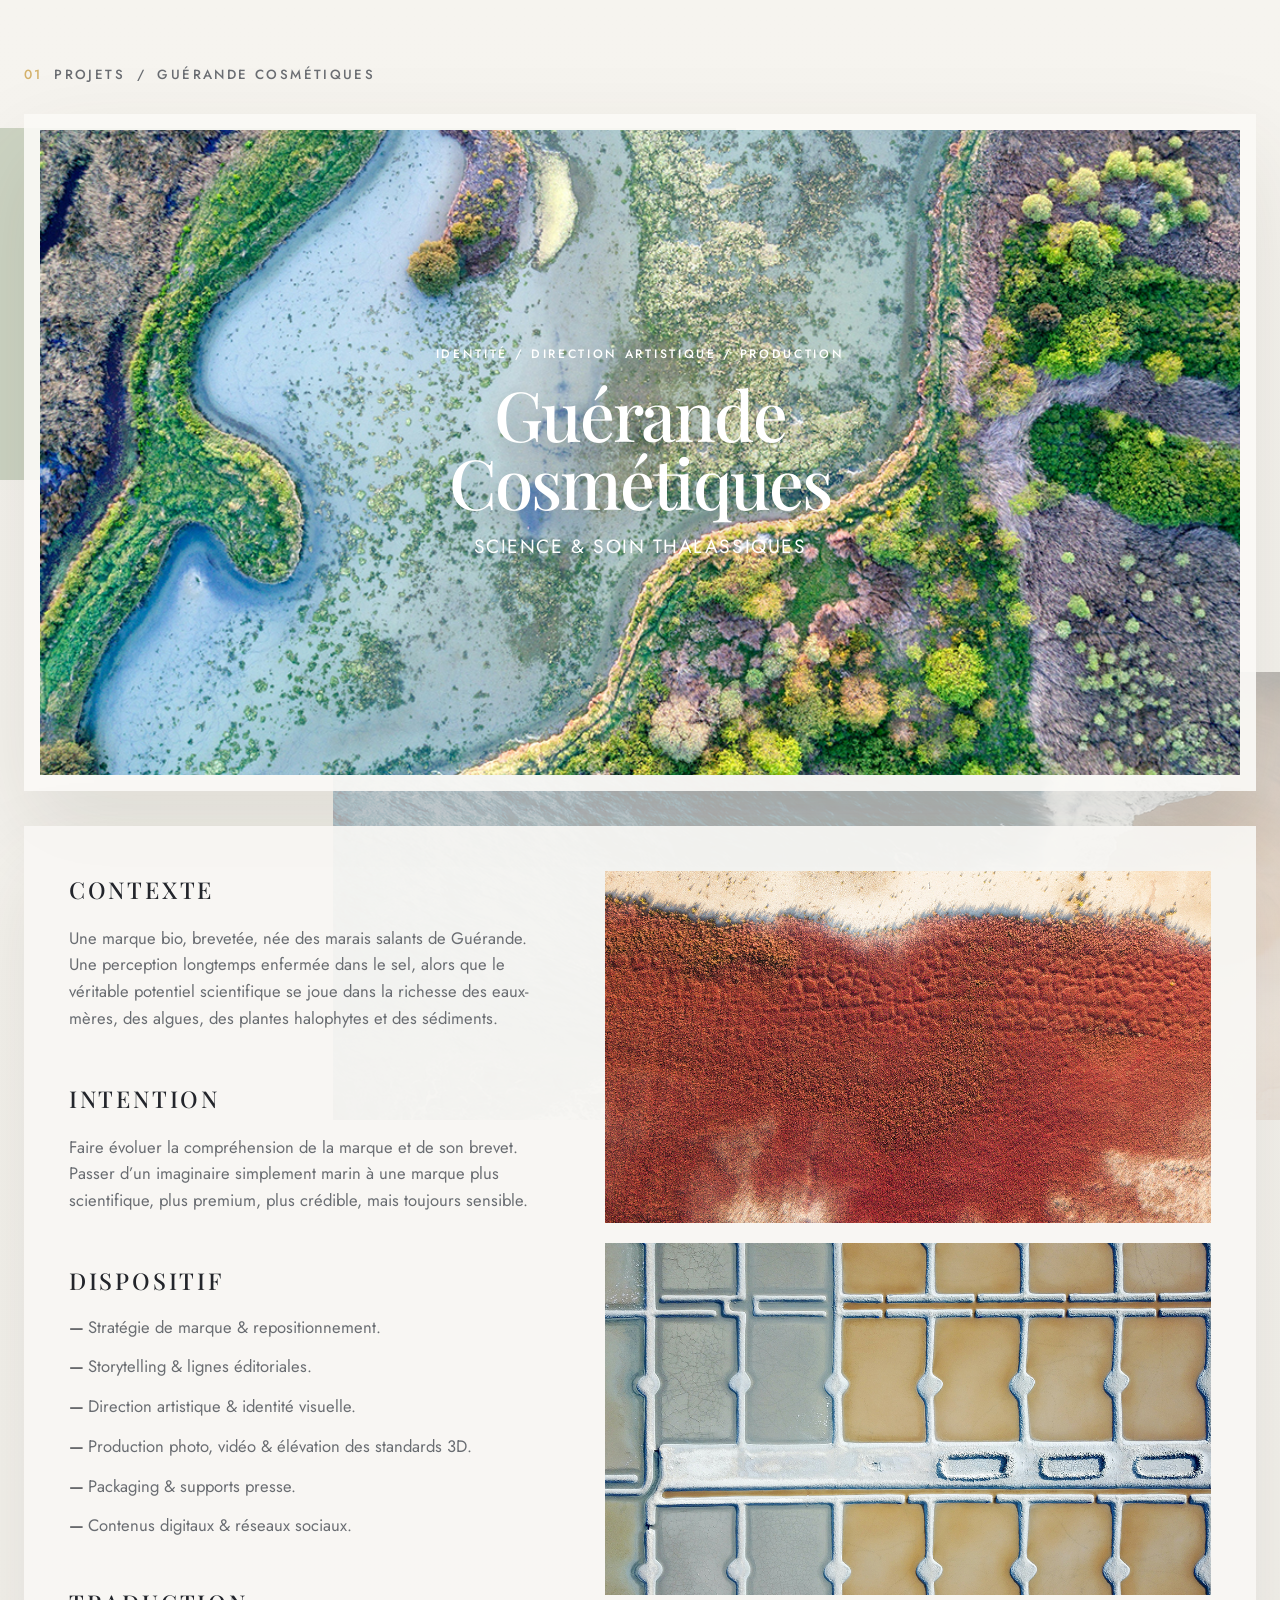
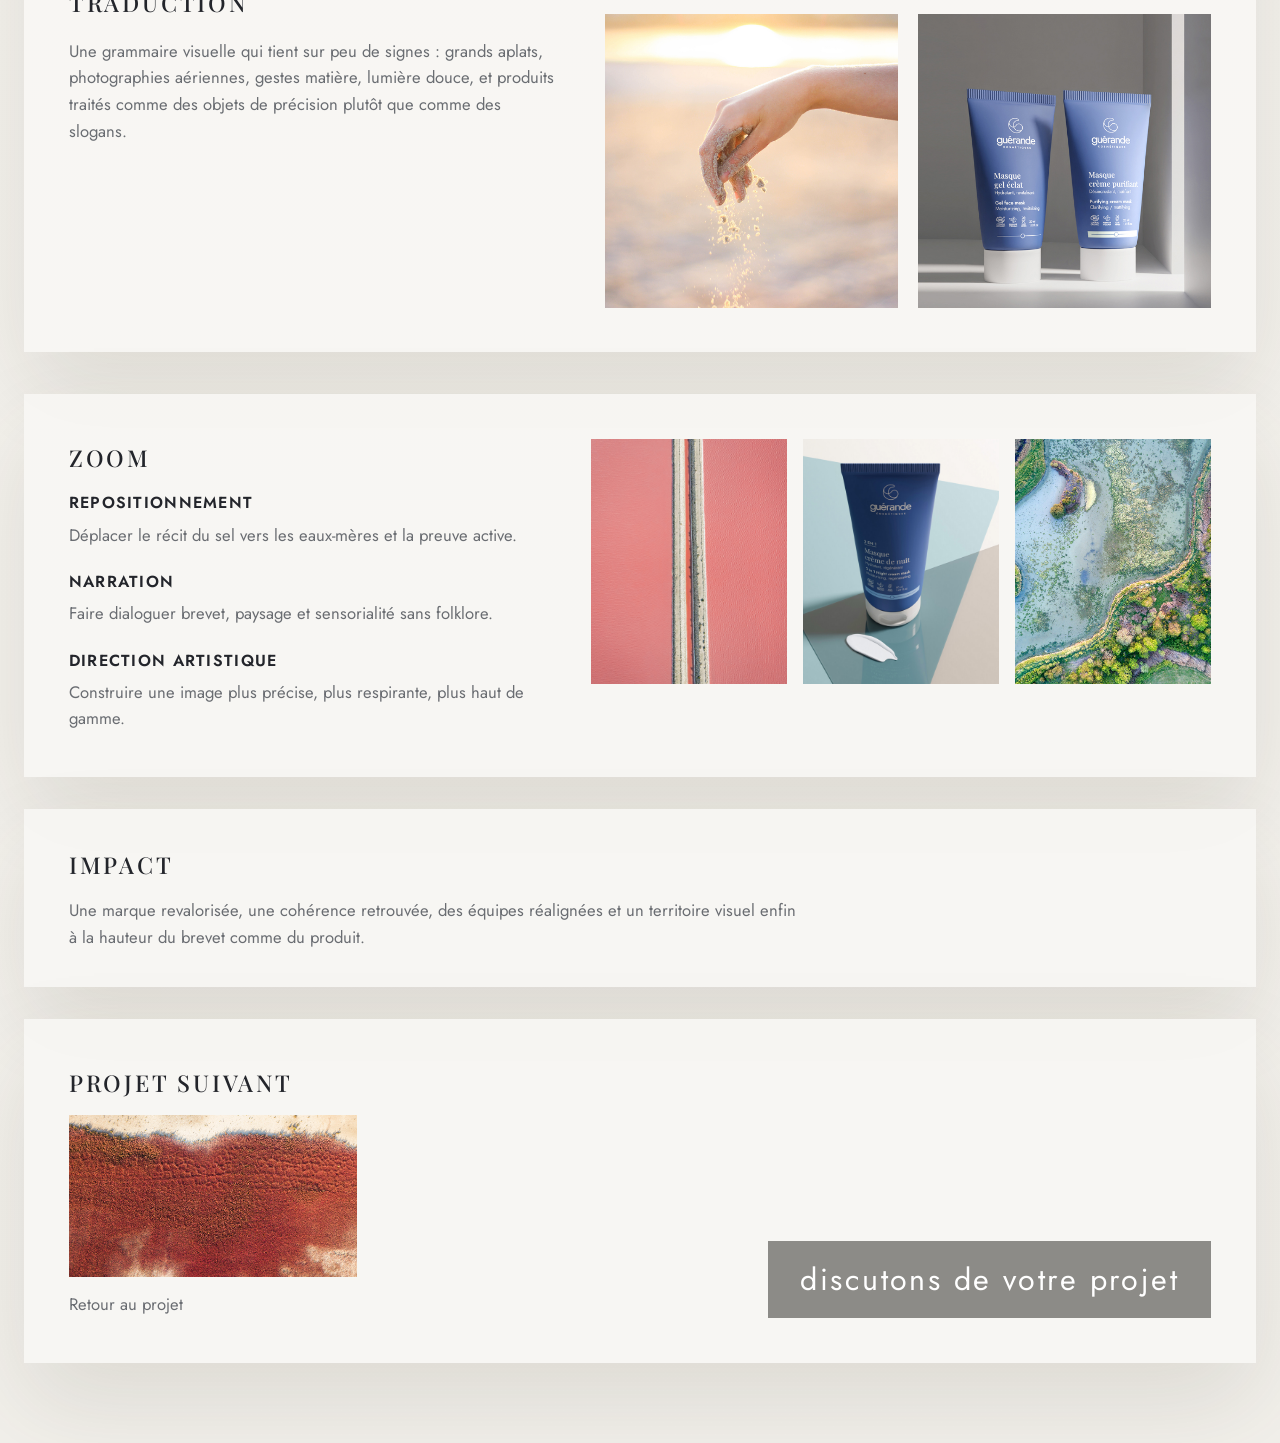
==== commit 55cde03c: "Align Guerande case study with Bennet-style layout" ====
--- a/public/index.html
+++ b/public/index.html
@@ -3,168 +3,209 @@
 <head>
     <meta charset="UTF-8">
     <meta name="viewport" content="width=device-width, initial-scale=1.0">
-    <title>Guérande Cosmétiques | Baco.work</title>
+    <title>Projet — Guérande Cosmétiques | Baco.work</title>
     <meta
         name="description"
-        content="Guérande Cosmétiques, entre eaux-mères, actifs marins et matière sensible. Une lecture éditoriale sobre, photographique et plein cadre."
+        content="Page projet Guérande Cosmétiques, pensée comme une étude de cas portfolio, entre territoire, repositionnement et direction artistique."
     >
     <link rel="preconnect" href="https://fonts.googleapis.com">
     <link rel="preconnect" href="https://fonts.gstatic.com" crossorigin>
-    <link href="https://fonts.googleapis.com/css2?family=Calistoga&family=Jost:wght@300;400;500;600&display=swap" rel="stylesheet">
-    <link rel="stylesheet" href="/style.css">
+    <link href="https://fonts.googleapis.com/css2?family=Jost:wght@300;400;500;600&family=Playfair+Display:ital,wght@0,500;0,600;1,500&display=swap" rel="stylesheet">
+    <link rel="stylesheet" href="style.css">
 </head>
 <body>
-    <header class="masthead" id="top">
-        <div class="masthead__grid">
-            <div>
-                <p class="eyebrow">Baco.work présente</p>
-                <h1>Guérande Cosmétiques</h1>
-            </div>
-            <div class="masthead__copy">
-                <p>
-                    Une lecture plus calme et plus ample du projet&nbsp;: pas de
-                    planches, pas de compositions chargées, seulement des images
-                    plein écran et un texte éditorial qui laisse respirer la matière.
-                </p>
-                <a class="jump" href="#origine">Entrer dans les salines</a>
-            </div>
-        </div>
-    </header>
-
-    <main>
-        <section class="panel">
-            <img
-                src="media/iswanto-arif-OJ74pFtrYi0-unsplash.jpg"
-                alt="Vue aérienne d'une vague se déposant sur une plage claire."
-                loading="eager"
-            >
+    <div class="ambient ambient--top" aria-hidden="true"></div>
+    <div class="ambient ambient--bottom" aria-hidden="true"></div>
+
+    <main class="project-page" id="top">
+        <nav class="breadcrumb reveal">
+            <span class="project-index">01</span>
+            <span>PROJETS</span>
+            <span>/</span>
+            <span>GUÉRANDE COSMÉTIQUES</span>
+        </nav>
+
+        <header class="hero-panel reveal">
+            <figure class="hero-media">
+                <img
+                    src="media/olivier-mesnage-x0_WocZ0Cjw-unsplash.jpg"
+                    alt="Vue aérienne des marais salants aux teintes minérales et végétales."
+                    loading="eager"
+                >
+                <figcaption class="hero-copy">
+                    <p class="project-tags">IDENTITÉ / DIRECTION ARTISTIQUE / PRODUCTION</p>
+                    <h1>Guérande Cosmétiques</h1>
+                    <p class="project-baseline">Science &amp; soin thalassiques</p>
+                </figcaption>
+            </figure>
+        </header>
+
+        <section class="project-content">
+            <div class="content-left">
+                <article class="text-block reveal">
+                    <h2>CONTEXTE</h2>
+                    <p>
+                        Une marque bio, brevetée, née des marais salants de Guérande.
+                        Une perception longtemps enfermée dans le sel, alors que le
+                        véritable potentiel scientifique se joue dans la richesse des
+                        eaux-mères, des algues, des plantes halophytes et des sédiments.
+                    </p>
+                </article>
+
+                <article class="text-block reveal">
+                    <h2>INTENTION</h2>
+                    <p>
+                        Faire évoluer la compréhension de la marque et de son brevet.
+                        Passer d’un imaginaire simplement marin à une marque plus
+                        scientifique, plus premium, plus crédible, mais toujours sensible.
+                    </p>
+                </article>
+
+                <article class="text-block reveal">
+                    <h2>DISPOSITIF</h2>
+                    <ul class="detail-list">
+                        <li>Stratégie de marque & repositionnement.</li>
+                        <li>Storytelling & lignes éditoriales.</li>
+                        <li>Direction artistique & identité visuelle.</li>
+                        <li>Production photo, vidéo & élévation des standards 3D.</li>
+                        <li>Packaging & supports presse.</li>
+                        <li>Contenus digitaux & réseaux sociaux.</li>
+                    </ul>
+                </article>
+
+                <article class="text-block reveal">
+                    <h2>TRADUCTION</h2>
+                    <p>
+                        Une grammaire visuelle qui tient sur peu de signes&nbsp;:
+                        grands aplats, photographies aériennes, gestes matière,
+                        lumière douce, et produits traités comme des objets de
+                        précision plutôt que comme des slogans.
+                    </p>
+                </article>
+            </div>
+
+            <div class="content-right">
+                <figure class="media-card media-card--wide reveal">
+                    <img
+                        src="media/olivier-mesnage-NhIEeoj_h-Y-unsplash.jpg"
+                        alt="Vue aérienne d'une salicorne rouge formant une nappe dense contre une bande claire."
+                        loading="lazy"
+                    >
+                </figure>
+
+                <figure class="media-card media-card--wide reveal">
+                    <img
+                        src="media/olivier-mesnage-g-5t3sQTARA-unsplash.jpg"
+                        alt="Détail graphique des marais salants, entre lignes minérales et bassins ocre."
+                        loading="lazy"
+                    >
+                </figure>
+
+                <div class="media-row reveal">
+                    <figure class="media-card media-card--square">
+                        <img
+                            src="media/meghan-schiereck-Kn_j6xTPuYA-unsplash.jpg"
+                            alt="Main laissant filer du sable dans une lumière dorée."
+                            loading="lazy"
+                        >
+                    </figure>
+                    <figure class="media-card media-card--square">
+                        <img
+                            src="media/491204653-1100138258818194-1669315162402586685-n.jpg"
+                            alt="Deux soins Guérande Cosmétiques sur fond architectural gris."
+                            loading="lazy"
+                        >
+                    </figure>
+                </div>
+            </div>
         </section>
 
-        <section class="copy-block" id="origine">
-            <div class="copy-block__lead">
-                <p class="eyebrow">Origine</p>
-                <h2>Une cosmétique née d’un milieu extrême.</h2>
-            </div>
-            <div class="copy-block__body">
-                <p>
-                    Les eaux-mères sont associées à l’action de végétaux et de
-                    sédiments marins choisis pour leur effet sur la vitalité de
-                    la peau. Ici, la mer n’est pas un décor&nbsp;: elle est la base
-                    active du récit.
-                </p>
-                <p>
-                    Argile, plantes, algues, sel. La force du projet tient dans
-                    cette chaîne courte et lisible, entre territoire, extraction
-                    et soin.
-                </p>
-            </div>
-        </section>
-
-        <section class="panel panel--soft">
-            <img
-                src="media/525061648-1186177046880981-3078696164036606391-n.jpg"
-                alt="Texture de crème blanche étalée en larges nappes sur un fond bleu pâle."
-                loading="lazy"
-            >
-        </section>
-
-        <section class="copy-block copy-block--tinted">
-            <div class="copy-block__lead">
-                <p class="eyebrow">Base de données fournie</p>
-                <h2>Des actifs récoltés selon le rythme du vivant.</h2>
-            </div>
-            <div class="copy-block__body">
-                <div class="fact-grid">
-                    <article class="fact-card">
-                        <h3>Salicorne verte bio</h3>
-                        <p>Récoltée manuellement dans les salines de mai à fin juillet.</p>
+        <section class="zoom-section">
+            <div class="zoom-copy reveal">
+                <h2>ZOOM</h2>
+                <div class="zoom-grid">
+                    <article>
+                        <h3>Repositionnement</h3>
+                        <p>Déplacer le récit du sel vers les eaux-mères et la preuve active.</p>
                     </article>
-                    <article class="fact-card">
-                        <h3>Salicorne rouge bio</h3>
-                        <p>Issue de la floraison, récoltée à partir du mois d’août.</p>
+                    <article>
+                        <h3>Narration</h3>
+                        <p>Faire dialoguer brevet, paysage et sensorialité sans folklore.</p>
                     </article>
-                    <article class="fact-card">
-                        <h3>Macro-algue entéromorpha</h3>
-                        <p>Ramassée au râteau dans les salines au printemps.</p>
-                    </article>
-                    <article class="fact-card">
-                        <h3>Argile marine, sel et fleur de sel</h3>
-                        <p>Prélevés avec finesse et à la main, dans le respect de la saisonnalité.</p>
+                    <article>
+                        <h3>Direction artistique</h3>
+                        <p>Construire une image plus précise, plus respirante, plus haut de gamme.</p>
                     </article>
                 </div>
             </div>
+
+            <div class="gallery-grid reveal">
+                <figure class="media-card media-card--gallery">
+                    <img
+                        src="media/melina-kiefer-9lArD_umsfo-unsplash.jpg"
+                        alt="Vue verticale rose des salines."
+                        loading="lazy"
+                    >
+                </figure>
+                <figure class="media-card media-card--gallery">
+                    <img
+                        src="media/524893804-1186177053547647-8052822903364409943-n.jpg"
+                        alt="Produit Guérande Cosmétiques posé sur un plan bleu glacé."
+                        loading="lazy"
+                    >
+                </figure>
+                <figure class="media-card media-card--gallery">
+                    <img
+                        src="media/olivier-mesnage-x0_WocZ0Cjw-unsplash.jpg"
+                        alt="Vue aérienne fluide des salines et de la végétation."
+                        loading="lazy"
+                    >
+                </figure>
+            </div>
         </section>
 
-        <section class="panel panel--portrait">
-            <img
-                src="media/chermiti-mohamed-GrHqA-2GJdU-unsplash.jpg"
-                alt="Gros plan d'une paupière fermée et d'une peau constellée de taches de rousseur."
-                loading="lazy"
-            >
+        <section class="impact-section reveal">
+            <h2>IMPACT</h2>
+            <p>
+                Une marque revalorisée, une cohérence retrouvée, des équipes réalignées
+                et un territoire visuel enfin à la hauteur du brevet comme du produit.
+            </p>
         </section>
 
-        <section class="copy-block">
-            <div class="copy-block__lead">
-                <p class="eyebrow">Effets recherchés</p>
-                <h2>La peau comme terrain de traduction.</h2>
-            </div>
-            <div class="copy-block__body">
-                <div class="benefit-grid">
-                    <article class="benefit-card">
-                        <h3>Hydratation</h3>
-                        <p>Maintien de l’hydratation cutanée par une matière riche, aqueuse et protectrice.</p>
-                    </article>
-                    <article class="benefit-card">
-                        <h3>Antioxydation</h3>
-                        <p>Des plantes halophytes capables de développer leur propre système de défense.</p>
-                    </article>
-                    <article class="benefit-card">
-                        <h3>Rééquilibrage</h3>
-                        <p>Des actions purifiantes et rééquilibrantes portées par les sédiments et les sels marins.</p>
-                    </article>
-                </div>
-            </div>
-        </section>
-
-        <section class="panel panel--product-duo">
-            <img
-                src="media/491204653-1100138258818194-1669315162402586685-n.jpg"
-                alt="Deux masques de soin bleus Guérande Cosmétiques photographiés dans une architecture grise minimale."
-                loading="lazy"
-            >
-        </section>
-
-        <section class="copy-block copy-block--narrow">
-            <div class="copy-block__lead">
-                <p class="eyebrow">Positionnement</p>
-                <h2>Passer du sel à la preuve sensible.</h2>
-            </div>
-            <div class="copy-block__body">
-                <p>
-                    Le projet ne doit plus seulement évoquer les marais salants.
-                    Il doit faire sentir une marque scientifique, premium et
-                    précise, sans perdre la douceur du territoire.
-                </p>
-                <p>
-                    C’est pourquoi l’image est repensée ici comme un champ
-                    respirant&nbsp;: grands cadres, lumière juste, peu de signes,
-                    et un texte séparé des visuels pour laisser la matière parler.
-                </p>
-            </div>
-        </section>
-
-        <section class="panel panel--product-single">
-            <img
-                src="media/524893804-1186177053547647-8052822903364409943-n.jpg"
-                alt="Un soin visage bleu Guérande Cosmétiques posé sur un plan bleu glacé."
-                loading="lazy"
-            >
-        </section>
+        <footer class="footer-cta reveal">
+            <div class="next-project">
+                <h2>PROJET SUIVANT</h2>
+                <a class="next-card" href="#top">
+                    <img
+                        src="media/olivier-mesnage-NhIEeoj_h-Y-unsplash.jpg"
+                        alt="Aperçu abstrait des marais salants."
+                        loading="lazy"
+                    >
+                    <span>Retour au projet</span>
+                </a>
+            </div>
+
+            <div class="cta-box">
+                <a href="https://baco.work" class="cta-button">discutons de votre projet</a>
+            </div>
+        </footer>
     </main>
 
-    <footer class="footer">
-        <p>Projet Guérande Cosmétiques.</p>
-        <a href="#top">Revenir au début</a>
-    </footer>
+    <script>
+        document.addEventListener("DOMContentLoaded", () => {
+            const observer = new IntersectionObserver(
+                (entries) => {
+                    entries.forEach((entry) => {
+                        if (!entry.isIntersecting) return;
+                        entry.target.classList.add("is-visible");
+                        observer.unobserve(entry.target);
+                    });
+                },
+                { threshold: 0.16, rootMargin: "0px 0px -60px 0px" }
+            );
+
+            document.querySelectorAll(".reveal").forEach((element) => observer.observe(element));
+        });
+    </script>
 </body>
 </html>
--- a/public/style.css
+++ b/public/style.css
@@ -0,0 +1,427 @@
+:root {
+    --paper: #f4f1eb;
+    --paper-strong: #f8f7f3;
+    --ink: #23252b;
+    --muted: #6a6d72;
+    --line: rgba(35, 37, 43, 0.12);
+    --shadow: 0 40px 90px rgba(66, 58, 41, 0.12);
+    --sand: #e7cf94;
+    --sage: #c4cdba;
+    --slate: #78899a;
+    --accent: #d4b16a;
+    --frame: min(1260px, calc(100vw - 3rem));
+}
+
+* {
+    box-sizing: border-box;
+}
+
+html {
+    scroll-behavior: smooth;
+}
+
+body {
+    margin: 0;
+    background: linear-gradient(180deg, #f6f4ef 0%, #f2f0eb 100%);
+    color: var(--ink);
+    font-family: "Jost", sans-serif;
+    line-height: 1.6;
+    overflow-x: hidden;
+    -webkit-font-smoothing: antialiased;
+}
+
+img {
+    display: block;
+    width: 100%;
+    max-width: 100%;
+}
+
+a {
+    color: inherit;
+    text-decoration: none;
+}
+
+.ambient {
+    position: fixed;
+    z-index: 0;
+    pointer-events: none;
+    filter: blur(0.2px);
+}
+
+.ambient--top {
+    top: 8rem;
+    left: 0;
+    width: min(58vw, 46rem);
+    height: 22rem;
+    background: rgba(196, 205, 186, 0.82);
+}
+
+.ambient--bottom {
+    right: 0;
+    top: 42rem;
+    width: min(74vw, 62rem);
+    height: 28rem;
+    background:
+        linear-gradient(rgba(255, 255, 255, 0.15), rgba(255, 255, 255, 0.15)),
+        url("media/iswanto-arif-OJ74pFtrYi0-unsplash.jpg") center/cover;
+    opacity: 0.32;
+}
+
+.project-page {
+    position: relative;
+    z-index: 1;
+    width: var(--frame);
+    margin: 0 auto;
+    padding: 4rem 0 5rem;
+}
+
+.breadcrumb,
+.hero-panel,
+.project-content,
+.zoom-section,
+.impact-section,
+.footer-cta {
+    position: relative;
+}
+
+.breadcrumb {
+    display: flex;
+    align-items: center;
+    gap: 0.72rem;
+    margin: 0 0 1.8rem;
+    color: var(--muted);
+    font-size: 0.83rem;
+    font-weight: 500;
+    letter-spacing: 0.18em;
+    text-transform: uppercase;
+}
+
+.project-index {
+    color: var(--accent);
+}
+
+.hero-panel {
+    margin-bottom: 2.2rem;
+}
+
+.hero-media {
+    position: relative;
+    margin: 0;
+    padding: 1rem;
+    background: rgba(250, 249, 246, 0.92);
+    box-shadow: var(--shadow);
+}
+
+.hero-media img {
+    aspect-ratio: 16 / 8.6;
+    object-fit: cover;
+}
+
+.hero-copy {
+    position: absolute;
+    inset: 50% auto auto 50%;
+    width: min(40rem, calc(100% - 4rem));
+    transform: translate(-50%, -50%);
+    text-align: center;
+    color: white;
+    text-shadow: 0 12px 28px rgba(24, 29, 35, 0.2);
+}
+
+.project-tags {
+    margin: 0 0 1rem;
+    font-size: 0.76rem;
+    font-weight: 500;
+    letter-spacing: 0.22em;
+    text-transform: uppercase;
+}
+
+.hero-copy h1,
+.text-block h2,
+.zoom-copy h2,
+.impact-section h2,
+.next-project h2 {
+    font-family: "Playfair Display", serif;
+    font-weight: 500;
+}
+
+.hero-copy h1 {
+    margin: 0;
+    font-size: clamp(2.7rem, 5.4vw, 5rem);
+    line-height: 0.98;
+    letter-spacing: -0.03em;
+}
+
+.project-baseline {
+    margin: 0.95rem 0 0;
+    font-size: clamp(1rem, 1.5vw, 1.25rem);
+    letter-spacing: 0.08em;
+    text-transform: uppercase;
+}
+
+.project-content {
+    display: grid;
+    grid-template-columns: minmax(18rem, 0.8fr) minmax(28rem, 1fr);
+    gap: clamp(2.4rem, 4vw, 4.6rem);
+    margin-bottom: 2.6rem;
+    padding: 2.8rem;
+    background: rgba(248, 247, 243, 0.92);
+    box-shadow: var(--shadow);
+}
+
+.content-left {
+    display: grid;
+    align-content: start;
+    gap: 2rem;
+}
+
+.text-block h2,
+.zoom-copy h2,
+.impact-section h2,
+.next-project h2 {
+    margin: 0 0 0.9rem;
+    font-size: 1.45rem;
+    letter-spacing: 0.12em;
+}
+
+.text-block p,
+.text-block li,
+.zoom-grid p,
+.impact-section p,
+.next-card span {
+    color: var(--muted);
+    font-size: 1.04rem;
+}
+
+.detail-list {
+    margin: 0;
+    padding: 0;
+    list-style: none;
+}
+
+.detail-list li {
+    position: relative;
+    margin-bottom: 0.82rem;
+    padding-left: 1.2rem;
+}
+
+.detail-list li::before {
+    content: "—";
+    position: absolute;
+    left: 0;
+    color: var(--ink);
+}
+
+.content-right {
+    display: grid;
+    align-content: start;
+    gap: 1.2rem;
+}
+
+.media-card {
+    margin: 0;
+    overflow: hidden;
+    background: white;
+}
+
+.media-card img {
+    height: 100%;
+    object-fit: cover;
+    transition: transform 320ms ease;
+}
+
+.media-card:hover img {
+    transform: scale(1.025);
+}
+
+.media-card--wide {
+    aspect-ratio: 16 / 9.3;
+}
+
+.media-row {
+    display: grid;
+    grid-template-columns: repeat(2, minmax(0, 1fr));
+    gap: 1.2rem;
+}
+
+.media-card--square {
+    aspect-ratio: 1 / 1;
+}
+
+.zoom-section {
+    display: grid;
+    grid-template-columns: minmax(18rem, 0.76fr) minmax(24rem, 1fr);
+    gap: clamp(2.2rem, 4vw, 4rem);
+    margin-bottom: 2rem;
+    padding: 2.8rem;
+    background: rgba(248, 247, 243, 0.92);
+    box-shadow: var(--shadow);
+}
+
+.zoom-grid {
+    display: grid;
+    gap: 1.3rem;
+}
+
+.zoom-grid h3 {
+    margin: 0 0 0.35rem;
+    font-size: 1rem;
+    font-weight: 600;
+    letter-spacing: 0.08em;
+    text-transform: uppercase;
+}
+
+.zoom-grid p {
+    margin: 0;
+}
+
+.gallery-grid {
+    display: grid;
+    grid-template-columns: repeat(3, minmax(0, 1fr));
+    gap: 1rem;
+}
+
+.media-card--gallery {
+    aspect-ratio: 4 / 5;
+}
+
+.impact-section {
+    margin-bottom: 2rem;
+    padding: 2.3rem 2.8rem;
+    background: rgba(248, 247, 243, 0.92);
+    box-shadow: var(--shadow);
+}
+
+.impact-section p {
+    max-width: 46rem;
+    margin: 0;
+}
+
+.footer-cta {
+    display: grid;
+    grid-template-columns: minmax(18rem, 0.8fr) minmax(20rem, 0.9fr);
+    gap: clamp(2rem, 4vw, 4rem);
+    align-items: end;
+    padding: 2.8rem;
+    background: rgba(248, 247, 243, 0.92);
+    box-shadow: var(--shadow);
+}
+
+.next-card {
+    display: inline-grid;
+    gap: 0.85rem;
+    max-width: 18rem;
+}
+
+.next-card img {
+    aspect-ratio: 16 / 9;
+    object-fit: cover;
+}
+
+.cta-box {
+    display: flex;
+    justify-content: flex-end;
+}
+
+.cta-button {
+    display: inline-flex;
+    align-items: center;
+    justify-content: center;
+    min-width: 19rem;
+    padding: 1.35rem 2rem;
+    background: #8c8b87;
+    color: white;
+    font-size: 1.9rem;
+    line-height: 1.1;
+    letter-spacing: 0.08em;
+    text-transform: lowercase;
+    text-align: center;
+    transition: transform 180ms ease, background-color 180ms ease;
+}
+
+.cta-button:hover {
+    transform: translateY(-2px);
+    background: #73726e;
+}
+
+.reveal {
+    opacity: 0;
+    transform: translateY(28px);
+    transition: opacity 0.7s cubic-bezier(0.16, 1, 0.3, 1), transform 0.7s cubic-bezier(0.16, 1, 0.3, 1);
+}
+
+.reveal.is-visible {
+    opacity: 1;
+    transform: translateY(0);
+}
+
+@media (max-width: 1100px) {
+    .project-page {
+        width: min(100vw - 2rem, 860px);
+        padding-top: 2rem;
+    }
+
+    .project-content,
+    .zoom-section,
+    .footer-cta {
+        grid-template-columns: 1fr;
+    }
+
+    .cta-box {
+        justify-content: flex-start;
+    }
+
+    .hero-copy {
+        width: min(30rem, calc(100% - 3rem));
+    }
+}
+
+@media (max-width: 760px) {
+    .project-page {
+        width: min(100vw - 1rem, 100%);
+    }
+
+    .ambient--top,
+    .ambient--bottom {
+        display: none;
+    }
+
+    .project-content,
+    .zoom-section,
+    .impact-section,
+    .footer-cta {
+        padding: 1.2rem;
+    }
+
+    .breadcrumb {
+        flex-wrap: wrap;
+        gap: 0.45rem;
+        font-size: 0.72rem;
+    }
+
+    .hero-media {
+        padding: 0.55rem;
+    }
+
+    .hero-media img {
+        aspect-ratio: 4 / 5;
+    }
+
+    .hero-copy {
+        width: calc(100% - 2rem);
+    }
+
+    .project-tags {
+        font-size: 0.68rem;
+    }
+
+    .media-row,
+    .gallery-grid {
+        grid-template-columns: 1fr;
+    }
+
+    .cta-button {
+        width: 100%;
+        min-width: 0;
+        font-size: 1.35rem;
+    }
+}
